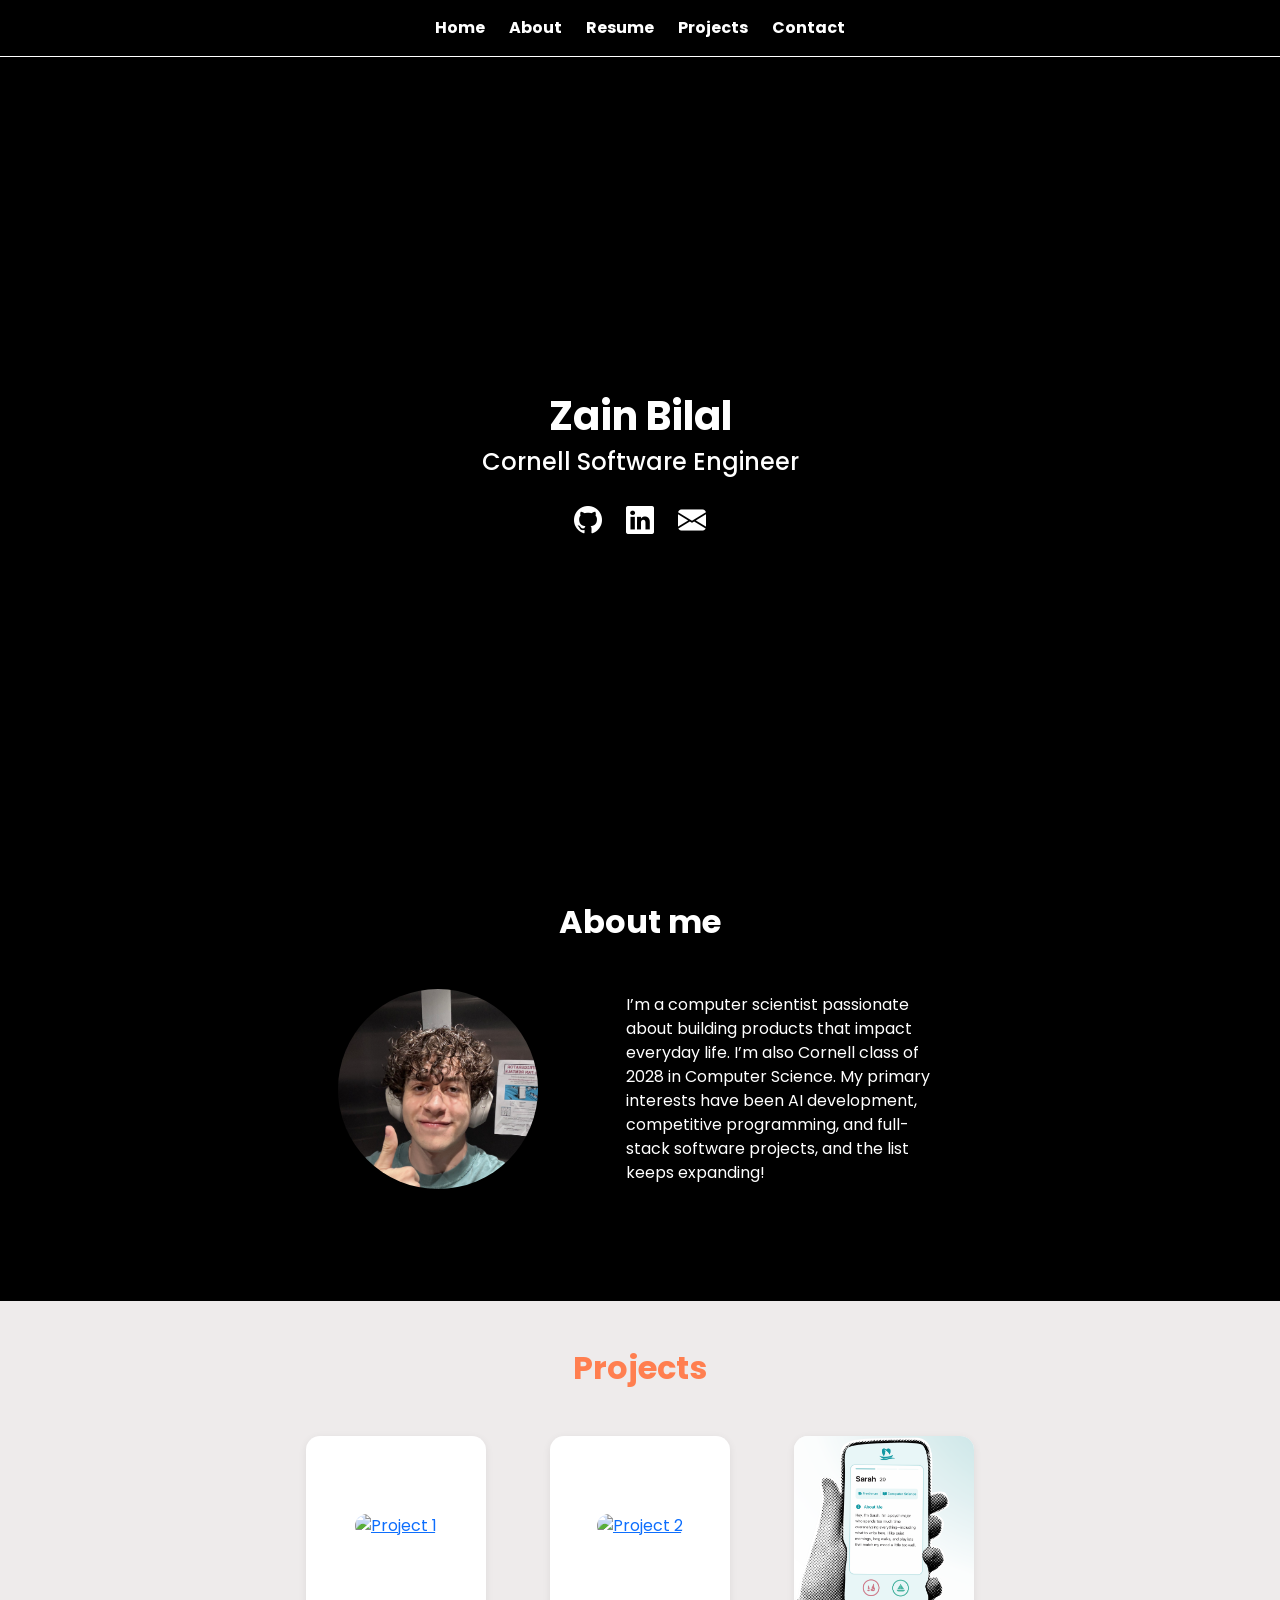
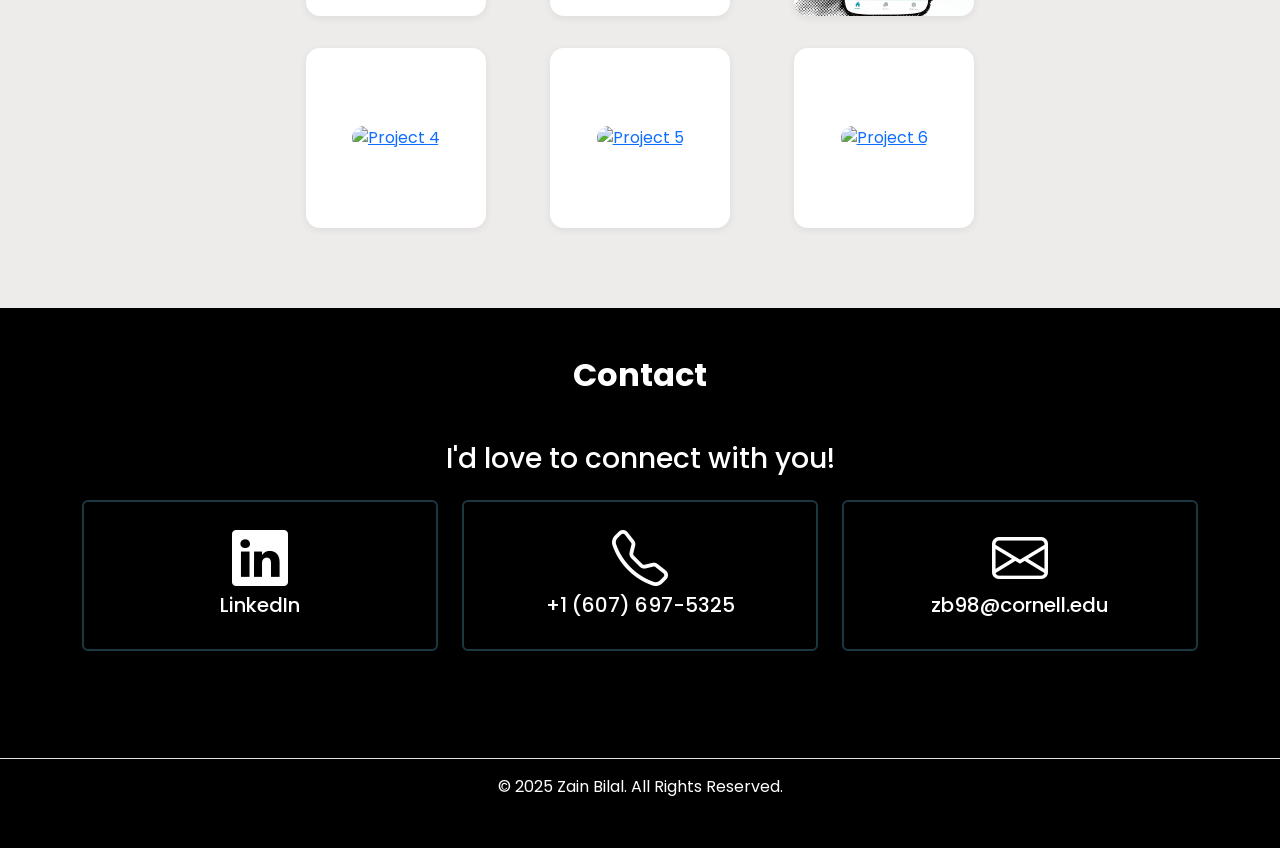
==== index.html @ dbc2ed9d "Implement dynamic navbar hide/show on scroll and enhance styling for about and project sections" ====
<!DOCTYPE html>
<html lang="en">
  <head>
    <meta charset="utf-8" />
    <meta name="viewport" content="width=device-width, initial-scale=1" />
    <title>Bootstrap demo</title>
    <link
      href="https://cdn.jsdelivr.net/npm/bootstrap@5.3.8/dist/css/bootstrap.min.css"
      rel="stylesheet"
      integrity="sha384-sRIl4kxILFvY47J16cr9ZwB07vP4J8+LH7qKQnuqkuIAvNWLzeN8tE5YBujZqJLB"
      crossorigin="anonymous"
    />
    <link rel="stylesheet" href="style.css" />
    <link
      rel="stylesheet"
      href="https://cdn.jsdelivr.net/npm/bootstrap-icons@1.11.3/font/bootstrap-icons.css"
    />
    <link
      href="https://fonts.googleapis.com/css2?family=Poppins:wght@400;600&display=swap"
      rel="stylesheet"
    />
  </head>
  <body style="background-color: #000000">
    <div id="hero" class="pb-5">
      <!-- Navbar -->
      <div
        id="navbar"
        class="container-fluid position-fixed top-0 start-0 w-100 border-bottom border-white"
        style="
          z-index: 1000;
          font-family: 'Poppins', sans-serif;
          font-weight: 600;
          transition: top 0.3s;
        "
      >
        <div class="row justify-content-center align-items-center">
          <div class="col-auto">
            <nav class="d-flex flex-wrap justify-content-center gap-4 py-3">
              <a class="navbar-brand text-white fw-bold" href="#">Home</a>
              <a class="navbar-brand text-white fw-bold" href="#">About</a>
              <a class="navbar-brand text-white fw-bold" href="#">Resume</a>
              <a class="navbar-brand text-white fw-bold" href="#">Projects</a>
              <a class="nav-link text-white fw-bold" href="#">Contact</a>
            </nav>
          </div>
        </div>
      </div>

      <!-- Hero -->
      <div
        class="hero-section text-center d-flex flex-column justify-content-center align-items-center"
        style="height: 95vh; padding-top: 5rem"
      >
        <h1 class="fw-bold">Zain Bilal</h1>
        <h4 class="mb-4">Cornell Software Engineer</h4>
        <div class="d-flex gap-4">
          <a
            href="https://github.com/zainbilalh"
            target="_blank"
            class="text-white fs-3"
          >
            <i class="bi bi-github"></i>
          </a>
          <a
            href="https://linkedin.com/in/zain-h-bilal"
            target="_blank"
            class="text-white fs-3"
          >
            <i class="bi bi-linkedin"></i>
          </a>
          <a href="mailto:zb98@cornell.edu" class="text-white fs-3">
            <i class="bi bi-envelope-fill"></i>
          </a>
        </div>
      </div>

      <div class="container-fluid py-5">
        <div class="container w-50">
          <h2 class="text-center mb-5 fw-bold">About me</h2>
          <div class="about-container">
            <img
              src="my-photo.jpg"
              alt="Zain Bilal"
              class="about-photo me-5 mb-3"
            />
            <p>
              I’m a computer scientist passionate about building products that
              impact everyday life. I’m also Cornell class of 2028 in Computer
              Science. My primary interests have been AI development,
              competitive programming, and full-stack software projects, and the
              list keeps expanding!
            </p>
          </div>
        </div>
      </div>
    </div>
    <!-- Projects Section -->
    <div class="container-fluid py-5" style="background-color: #eeebeb">
      <div class="container text-center">
        <h2 class="text-center mb-5 fw-bold" style="color: #ff7f50">
          Projects
        </h2>

        <div class="project-grid">
          <div
            class="project-card position-relative d-flex flex-column align-items-center"
          >
            <a
              href="https://cornellgympredict.streamlit.app/"
              target="_blank"
              tabindex="0"
            >
              <img src="project1.png" alt="Project 1" class="img-fluid" />
              <div
                class="project-overlay d-flex align-items-center justify-content-center"
              >
                <span>Cornell Gym Occupancy Predictor</span>
              </div>
            </a>
          </div>
          <div
            class="project-card position-relative d-flex flex-column align-items-center"
          >
            <a
              href="https://github.com/asalpeter/Trends-Final-Project"
              target="_blank"
              tabindex="0"
            >
              <img src="project2.png" alt="Project 2" class="img-fluid" />
              <div
                class="project-overlay d-flex align-items-center justify-content-center"
              >
                <span>Online Game + Leaderboards Gist</span>
              </div>
            </a>
          </div>
          <div
            class="project-card position-relative d-flex flex-column align-items-center"
          >
            <a href="https://www.tryharbor.app/" target="_blank" tabindex="0">
              <img src="project3.png" alt="Project 3" class="img-fluid" />
              <div
                class="project-overlay d-flex align-items-center justify-content-center"
              >
                <span>Harbor - Cornell Relationship App</span>
              </div>
            </a>
          </div>
          <div
            class="project-card position-relative d-flex flex-column align-items-center"
          >
            <a href="https://project4-link.com" target="_blank" tabindex="0">
              <img src="project4.jpg" alt="Project 4" class="img-fluid" />
            </a>
          </div>
          <div
            class="project-card position-relative d-flex flex-column align-items-center"
          >
            <a href="https://project5-link.com" target="_blank" tabindex="0">
              <img src="project5.jpg" alt="Project 5" class="img-fluid" />
            </a>
          </div>
          <div
            class="project-card position-relative d-flex flex-column align-items-center"
          >
            <a href="https://project6-link.com" target="_blank" tabindex="0">
              <img src="project6.jpg" alt="Project 6" class="img-fluid" />
            </a>
          </div>
        </div>
      </div>
    </div>

    <!-- Contact Me Section -->
    <section id="contact" class="text-center" style="min-height: 50vh">
      <div class="container py-5">
        <h2 class="fw-bold mb-5">Contact</h2>
        <h3 class="mb-4">I'd love to connect with you!</h3>
        <div class="row justify-content-center">
          <!-- LinkedIn -->
          <div class="col-12 col-md-4 mb-4">
            <div class="contact-card p-4 rounded shadow-sm">
              <a
                href="https://www.linkedin.com/in/zain-h-bilal"
                target="_blank"
                class="text-decoration-none text-white"
              >
                <i class="bi bi-linkedin display-4 mb-3"></i>
                <h5>LinkedIn</h5>
              </a>
            </div>
          </div>

          <!-- Phone -->
          <div class="col-12 col-md-4 mb-4">
            <div class="contact-card p-4 rounded shadow-sm">
              <i class="bi bi-telephone display-4 mb-3"></i>
              <h5>+1 (607) 697-5325</h5>
            </div>
          </div>

          <!-- Email -->
          <div class="col-12 col-md-4 mb-4">
            <div class="contact-card p-4 rounded shadow-sm">
              <a
                href="mailto:zb98@cornell.edu"
                class="text-decoration-none text-white"
              >
                <i class="bi bi-envelope display-4 mb-3"></i>
                <h5>zb98@cornell.edu</h5>
              </a>
            </div>
          </div>
        </div>
      </div>
    </section>

    <footer
      class="bg-black text-white text-center py-3 border-top"
      style="height: 10vh"
    >
      <p class="mb-0">© 2025 Zain Bilal. All Rights Reserved.</p>
    </footer>
  </body>

  <body>
    <script
      src="https://cdn.jsdelivr.net/npm/bootstrap@5.3.8/dist/js/bootstrap.bundle.min.js"
      integrity="sha384-FKyoEForCGlyvwx9Hj09JcYn3nv7wiPVlz7YYwJrWVcXK/BmnVDxM+D2scQbITxI"
      crossorigin="anonymous"
    ></script>
    <script src="script.js"></script>
  </body>
</html>
---- style.css ----
.about-container {
  display: flex;
  align-items: center;
  justify-content: center;
  gap: 40px;
}

.about-photo {
  margin-left: auto;
  margin-right: auto;
}

@media (max-width: 700px) {
  .about-container {
    flex-direction: column !important;
    align-items: center !important;
    gap: 20px;
  }
  .about-photo {
    display: block;
    margin-left: auto !important;
    margin-right: auto !important;
    float: none !important;
    left: 0;
    right: 0;
    position: relative;
  }
  .about-container p {
    text-align: center;
    margin-left: auto;
    margin-right: auto;
    width: 100%;
    max-width: 95vw;
  }
}
/* Always two rows of three project cards */
.project-grid {
  display: grid;
  grid-template-columns: repeat(3, 1fr);
  grid-template-rows: repeat(2, 1fr);
  gap: 2.5rem;
  justify-content: center;
  align-items: center;
  width: 100%;
  max-width: 600px;
  margin: 0 auto 2rem auto;
}
#hero {
  margin: 0;
  background: url("mountains.jpg") no-repeat center center / cover;
  min-height: 100vh;
  color: white;
}
#contact {
  background: #000000;
  color: white;
  height: 5cm;
}

.contact-card {
  transition: transform 0.3s ease;
  border: 2px solid #1b3740;
}

.contact-card:hover {
  transform: translateY(-8px);
}

.about {
  background: white;
  padding: 80px 20px;
  display: flex;
  align-items: center;
  justify-content: center;
  gap: 40px;
}

.about-photo {
  width: 200px;
  height: 200px;
  border-radius: 50%; /* circular */
  object-fit: cover;
  aspect-ratio: 1/1;
  display: block;
  margin: 0;
  float: none;
  shape-outside: none;
  -webkit-shape-outside: none;
}

body {
  font-family: "Poppins", sans-serif;
}

.project-card {
  width: 180px;
  height: 180px;
  position: relative;
  overflow: hidden;
  border-radius: 14px;
  cursor: pointer;
  display: flex;
  flex-direction: column;
  align-items: center;
  justify-content: center;
  background: #fff;
  box-shadow: 0 2px 8px rgba(0, 0, 0, 0.07);
  transition: width 0.2s, height 0.2s;
}

.project-card img {
  width: 100%;
  height: 100%;
  object-fit: fill;
  border-radius: 14px;
  transition: transform 0.3s;
  display: block;
}
/* Responsive grid for project cards */
.project-grid {
  display: grid;
  grid-template-columns: repeat(auto-fit, minmax(160px, 1fr));
  gap: 2rem;
  justify-content: center;
  align-items: center;
  width: 100%;
  max-width: 700px;
  margin: 0 auto 2rem auto;
  place-items: center;
}

@media (max-width: 600px) {
  .project-card {
    width: 95vw;
    max-width: 320px;
    height: 38vw;
    min-height: 120px;
    border-radius: 12px;
    margin-left: auto;
    margin-right: auto;
  }
  .project-card img {
    border-radius: 12px;
  }
  .project-grid {
    grid-template-columns: 1fr;
    gap: 1.2rem;
    max-width: 98vw;
    justify-items: center;
    place-items: center;
  }
}
#navbar {
  position: relative;
}

.project-card:hover img {
  transform: scale(1.05);
}

.project-overlay {
  position: absolute;
  top: 0;
  left: 0;
  width: 100%;
  height: 100%;
  background-color: rgba(0, 0, 0, 0.5); /* 50% transparent */
  color: white;
  display: flex;
  align-items: flex-start; /* top */
  justify-content: center;
  opacity: 0;
  transition: opacity 0.3s;
  padding-top: 0.5rem;
  text-align: center;
}

.project-card:hover .project-overlay {
  opacity: 1;
}

.project-overlay span {
  font-weight: 600;
  font-size: 1.2rem;
}

#prj1 {
  object-fit: cover;
}
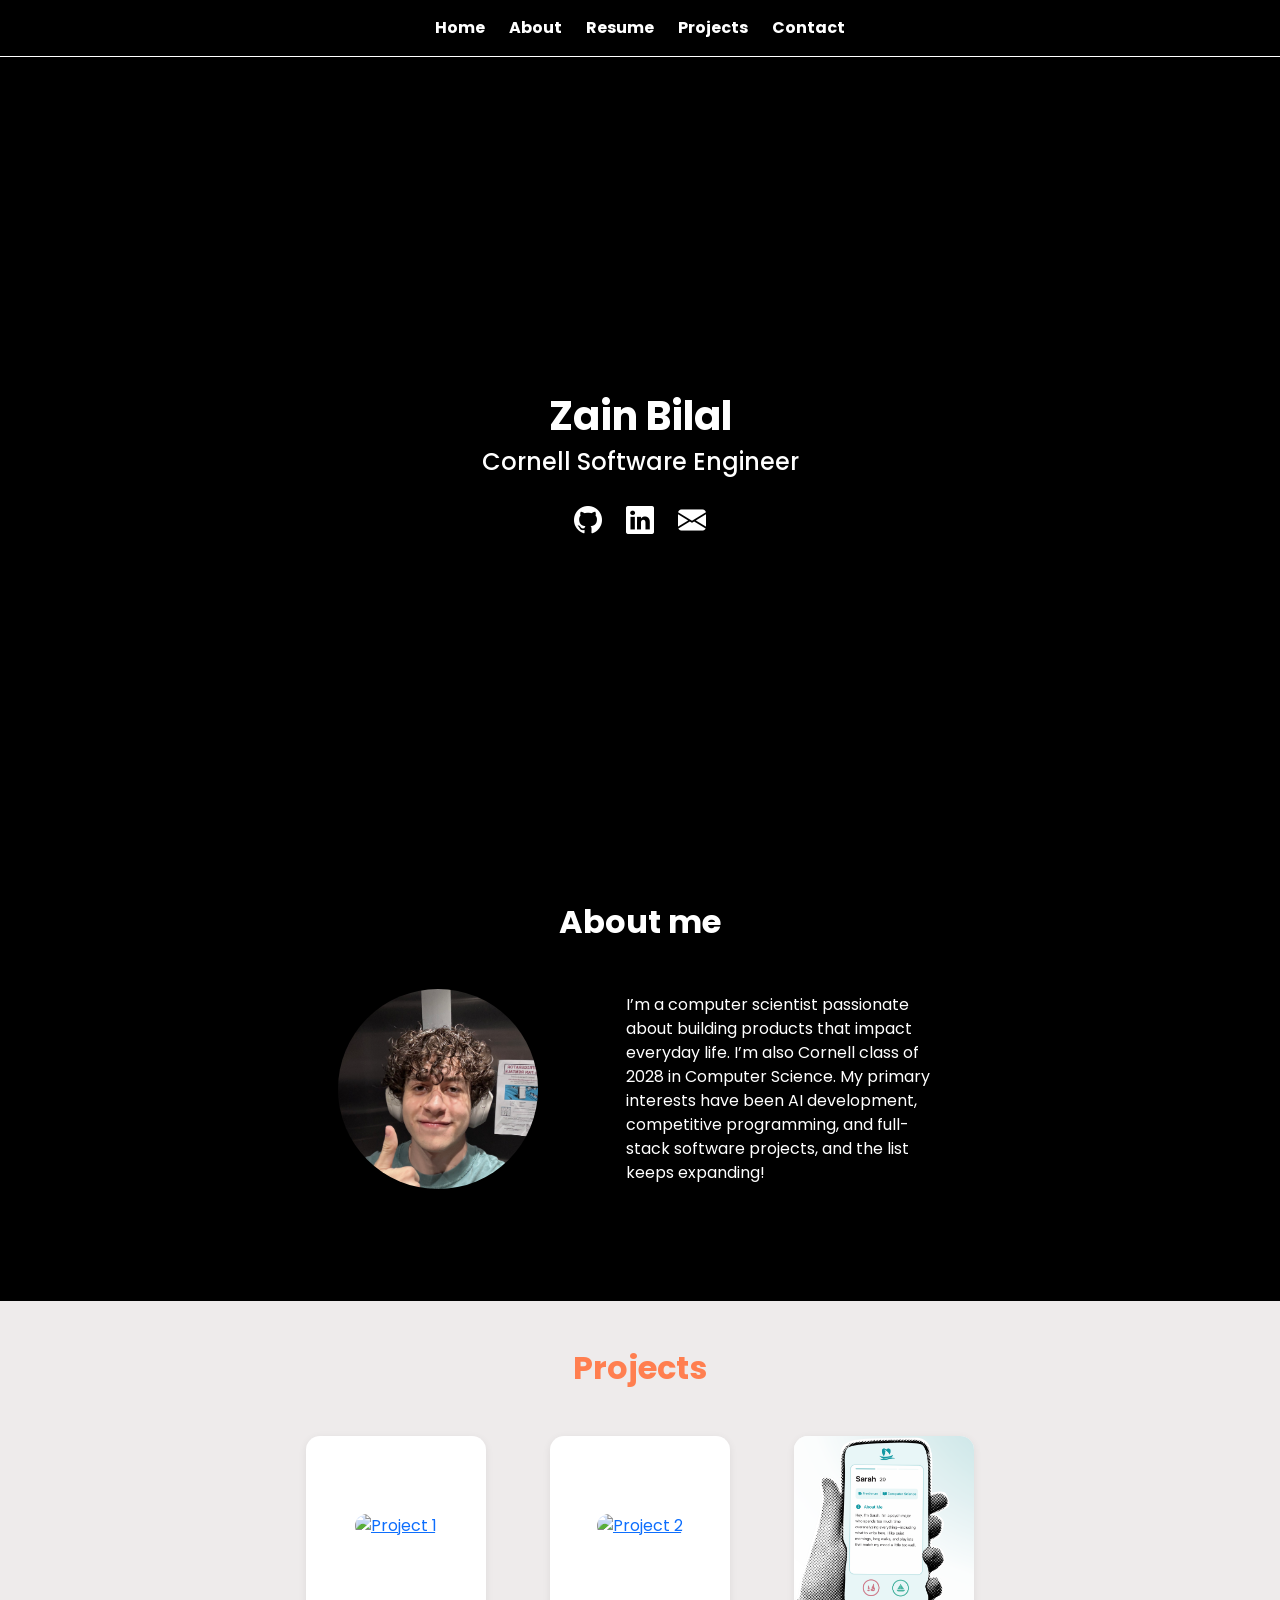
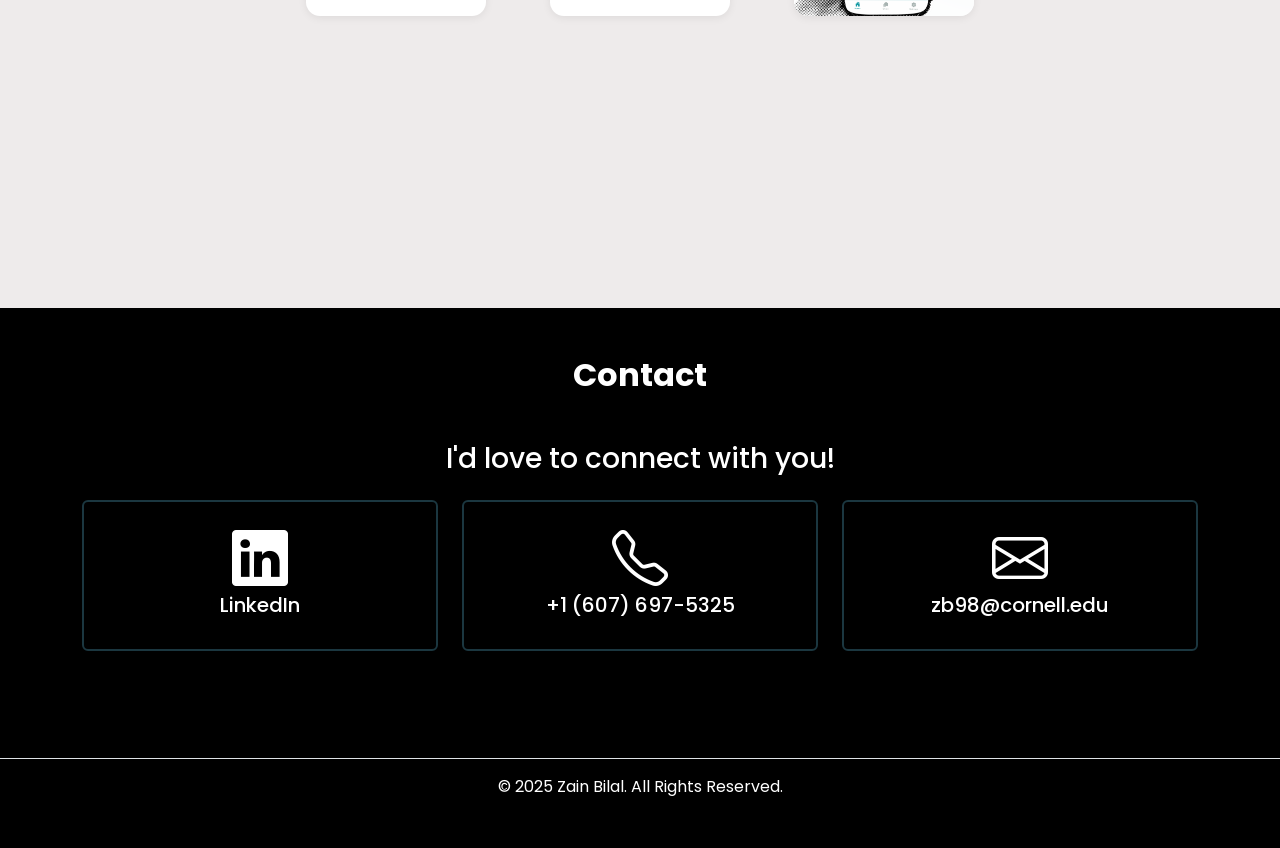
==== commit 19bc4ea9: "Remove unused project cards from the projects section" ====
--- a/index.html
+++ b/index.html
@@ -146,27 +146,6 @@
               </div>
             </a>
           </div>
-          <div
-            class="project-card position-relative d-flex flex-column align-items-center"
-          >
-            <a href="https://project4-link.com" target="_blank" tabindex="0">
-              <img src="project4.jpg" alt="Project 4" class="img-fluid" />
-            </a>
-          </div>
-          <div
-            class="project-card position-relative d-flex flex-column align-items-center"
-          >
-            <a href="https://project5-link.com" target="_blank" tabindex="0">
-              <img src="project5.jpg" alt="Project 5" class="img-fluid" />
-            </a>
-          </div>
-          <div
-            class="project-card position-relative d-flex flex-column align-items-center"
-          >
-            <a href="https://project6-link.com" target="_blank" tabindex="0">
-              <img src="project6.jpg" alt="Project 6" class="img-fluid" />
-            </a>
-          </div>
         </div>
       </div>
     </div>
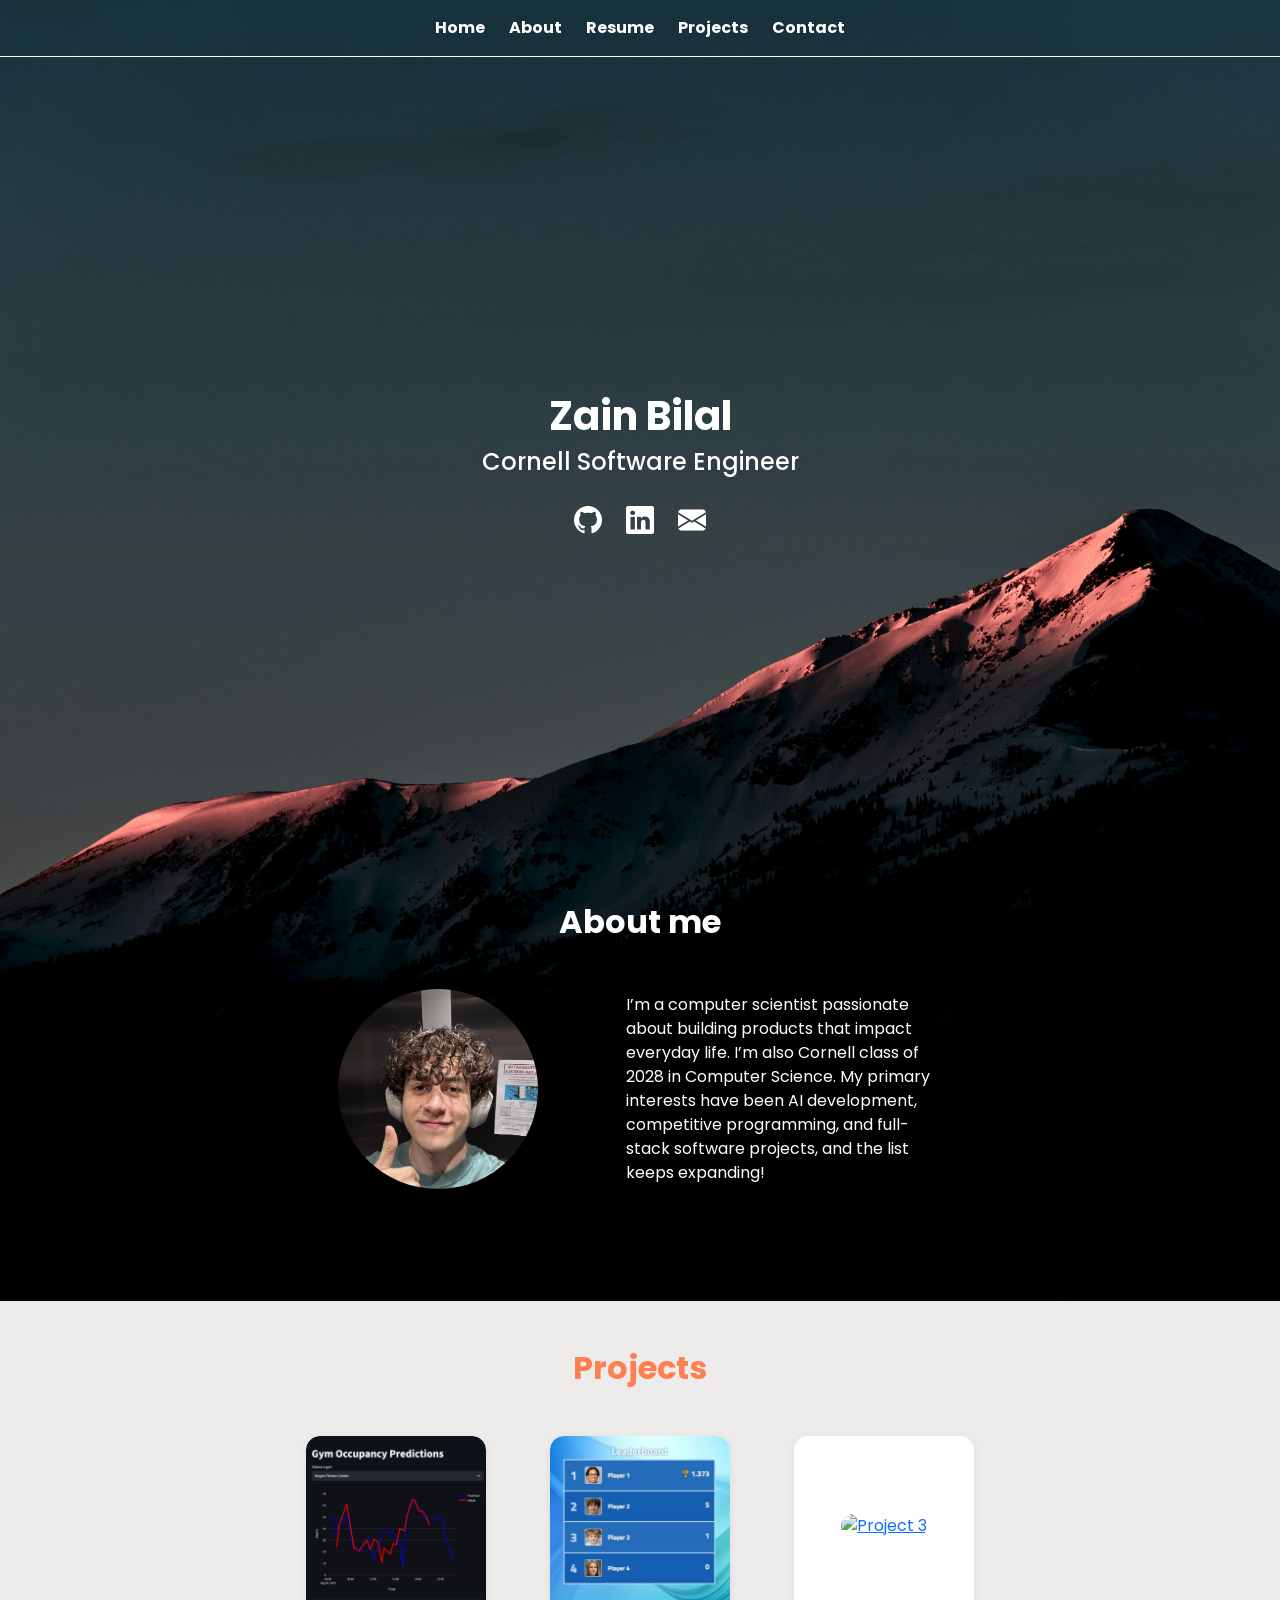
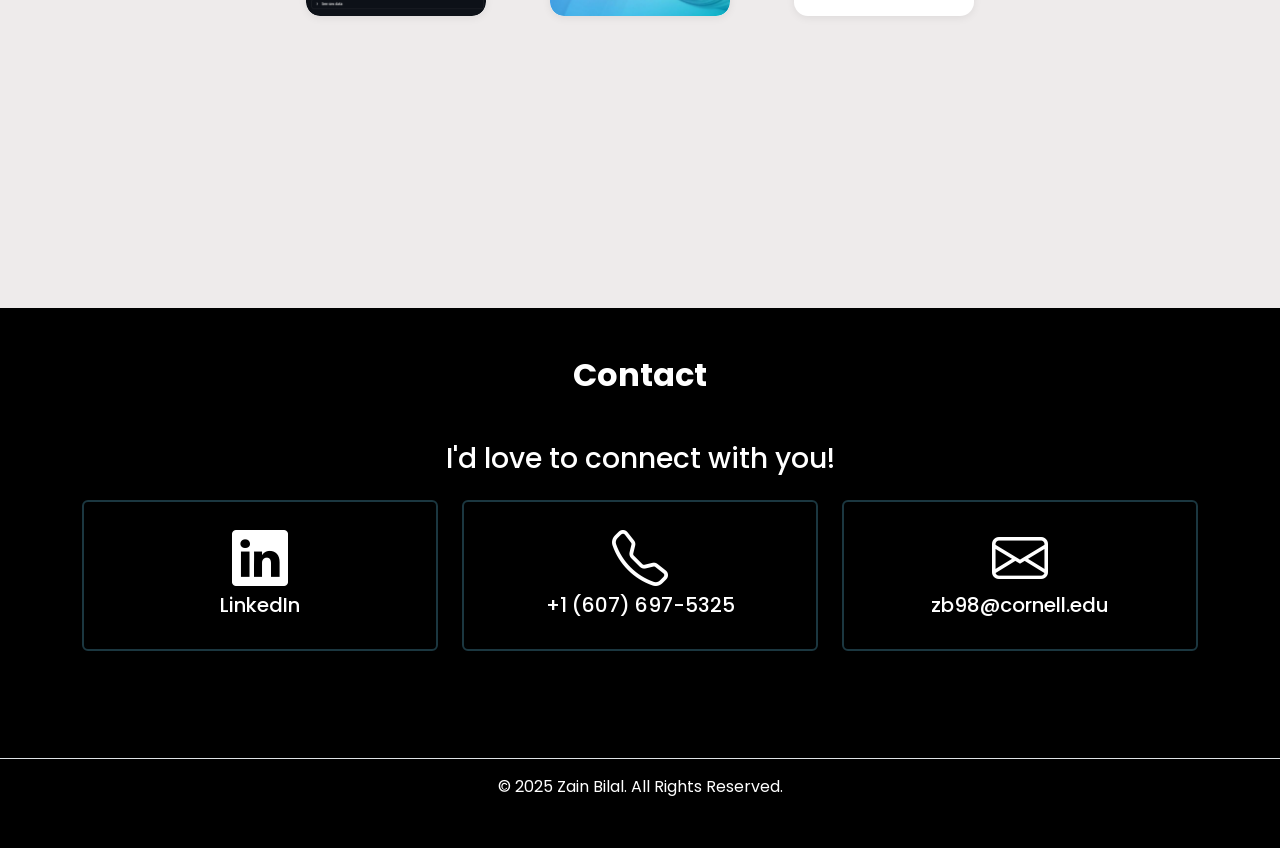
==== commit 4689ecb1: "Fix image filename casing and update hero background image URL" ====
--- a/index.html
+++ b/index.html
@@ -3,7 +3,7 @@
   <head>
     <meta charset="utf-8" />
     <meta name="viewport" content="width=device-width, initial-scale=1" />
-    <title>Bootstrap demo</title>
+    <title>Zain Bilal</title>
     <link
       href="https://cdn.jsdelivr.net/npm/bootstrap@5.3.8/dist/css/bootstrap.min.css"
       rel="stylesheet"
@@ -110,7 +110,7 @@
               target="_blank"
               tabindex="0"
             >
-              <img src="project1.png" alt="Project 1" class="img-fluid" />
+              <img src="Project1.png" alt="Project 1" class="img-fluid" />
               <div
                 class="project-overlay d-flex align-items-center justify-content-center"
               >
@@ -126,7 +126,7 @@
               target="_blank"
               tabindex="0"
             >
-              <img src="project2.png" alt="Project 2" class="img-fluid" />
+              <img src="Project2.png" alt="Project 2" class="img-fluid" />
               <div
                 class="project-overlay d-flex align-items-center justify-content-center"
               >
@@ -138,7 +138,7 @@
             class="project-card position-relative d-flex flex-column align-items-center"
           >
             <a href="https://www.tryharbor.app/" target="_blank" tabindex="0">
-              <img src="project3.png" alt="Project 3" class="img-fluid" />
+              <img src="Project3.png" alt="Project 3" class="img-fluid" />
               <div
                 class="project-overlay d-flex align-items-center justify-content-center"
               >
--- a/style.css
+++ b/style.css
@@ -47,7 +47,7 @@
 }
 #hero {
   margin: 0;
-  background: url("mountains.jpg") no-repeat center center / cover;
+  background: url("Mountains.jpg") no-repeat center center / cover;
   min-height: 100vh;
   color: white;
 }
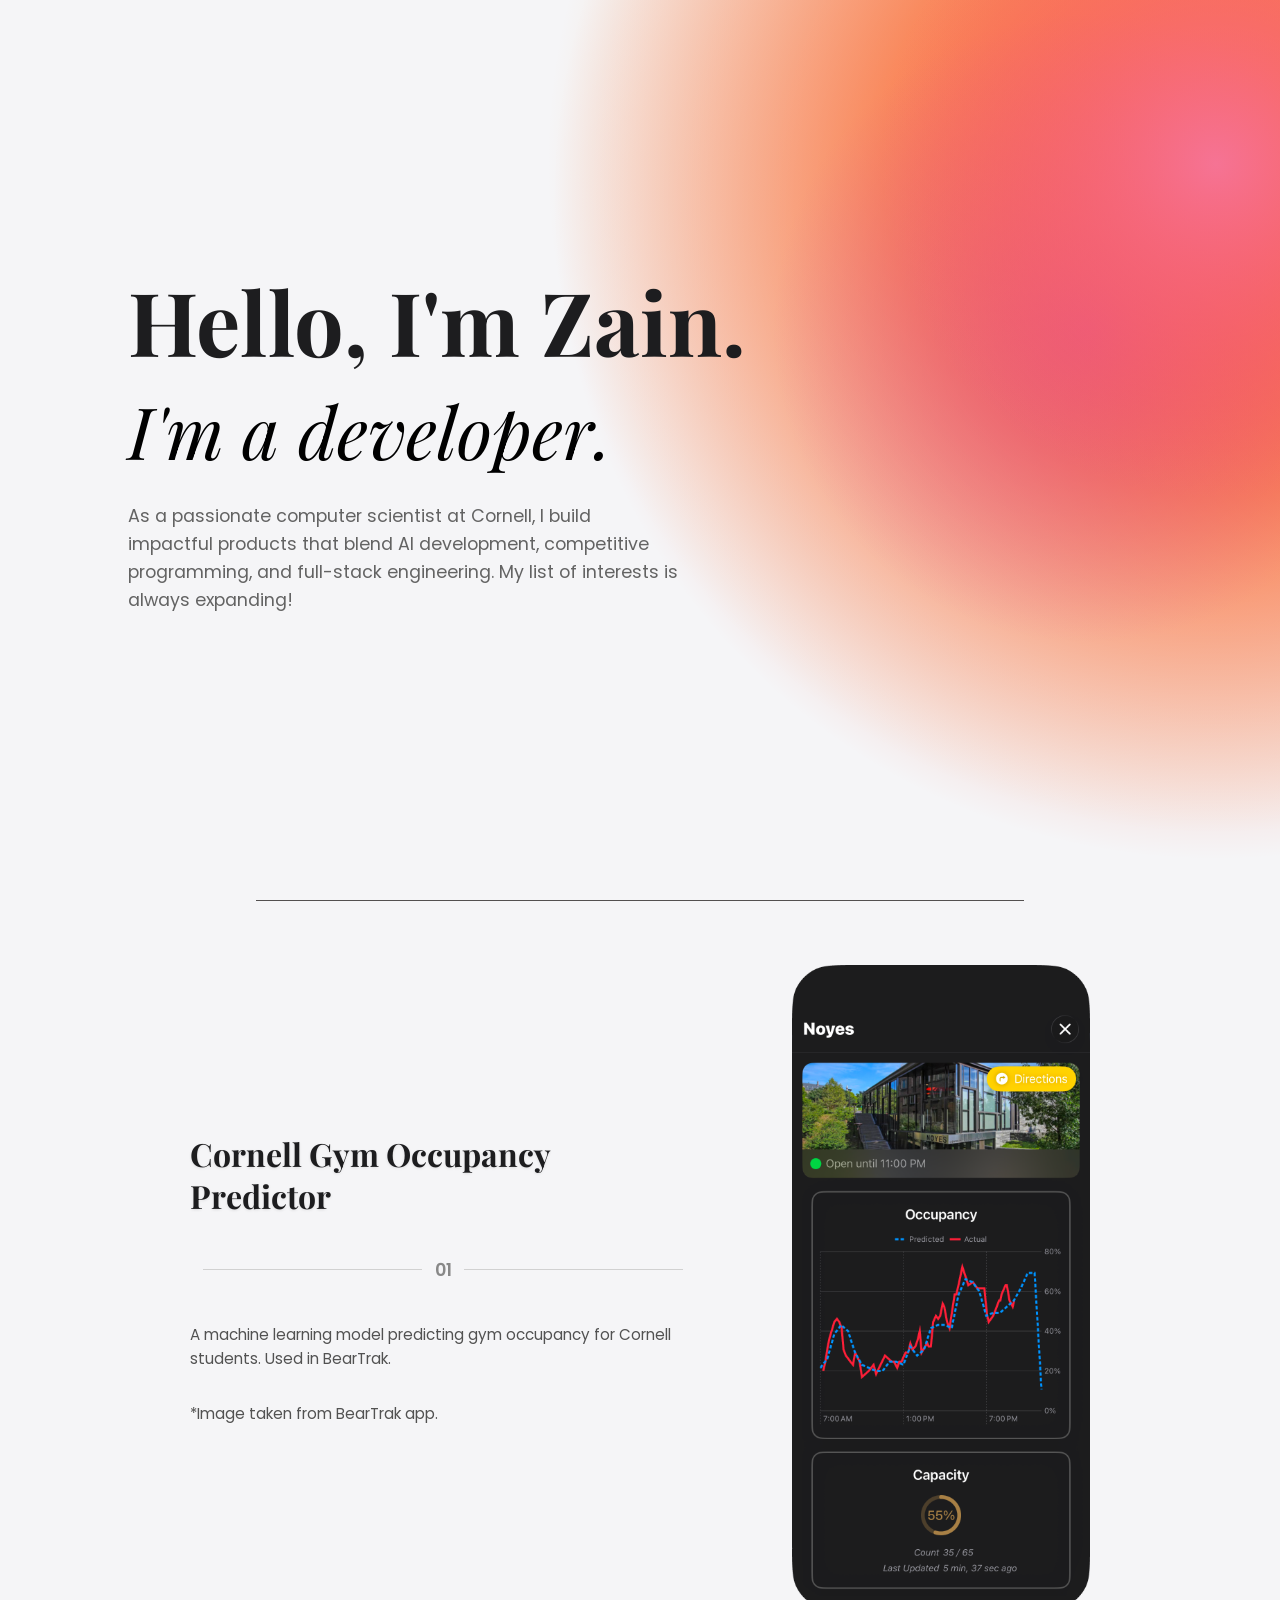
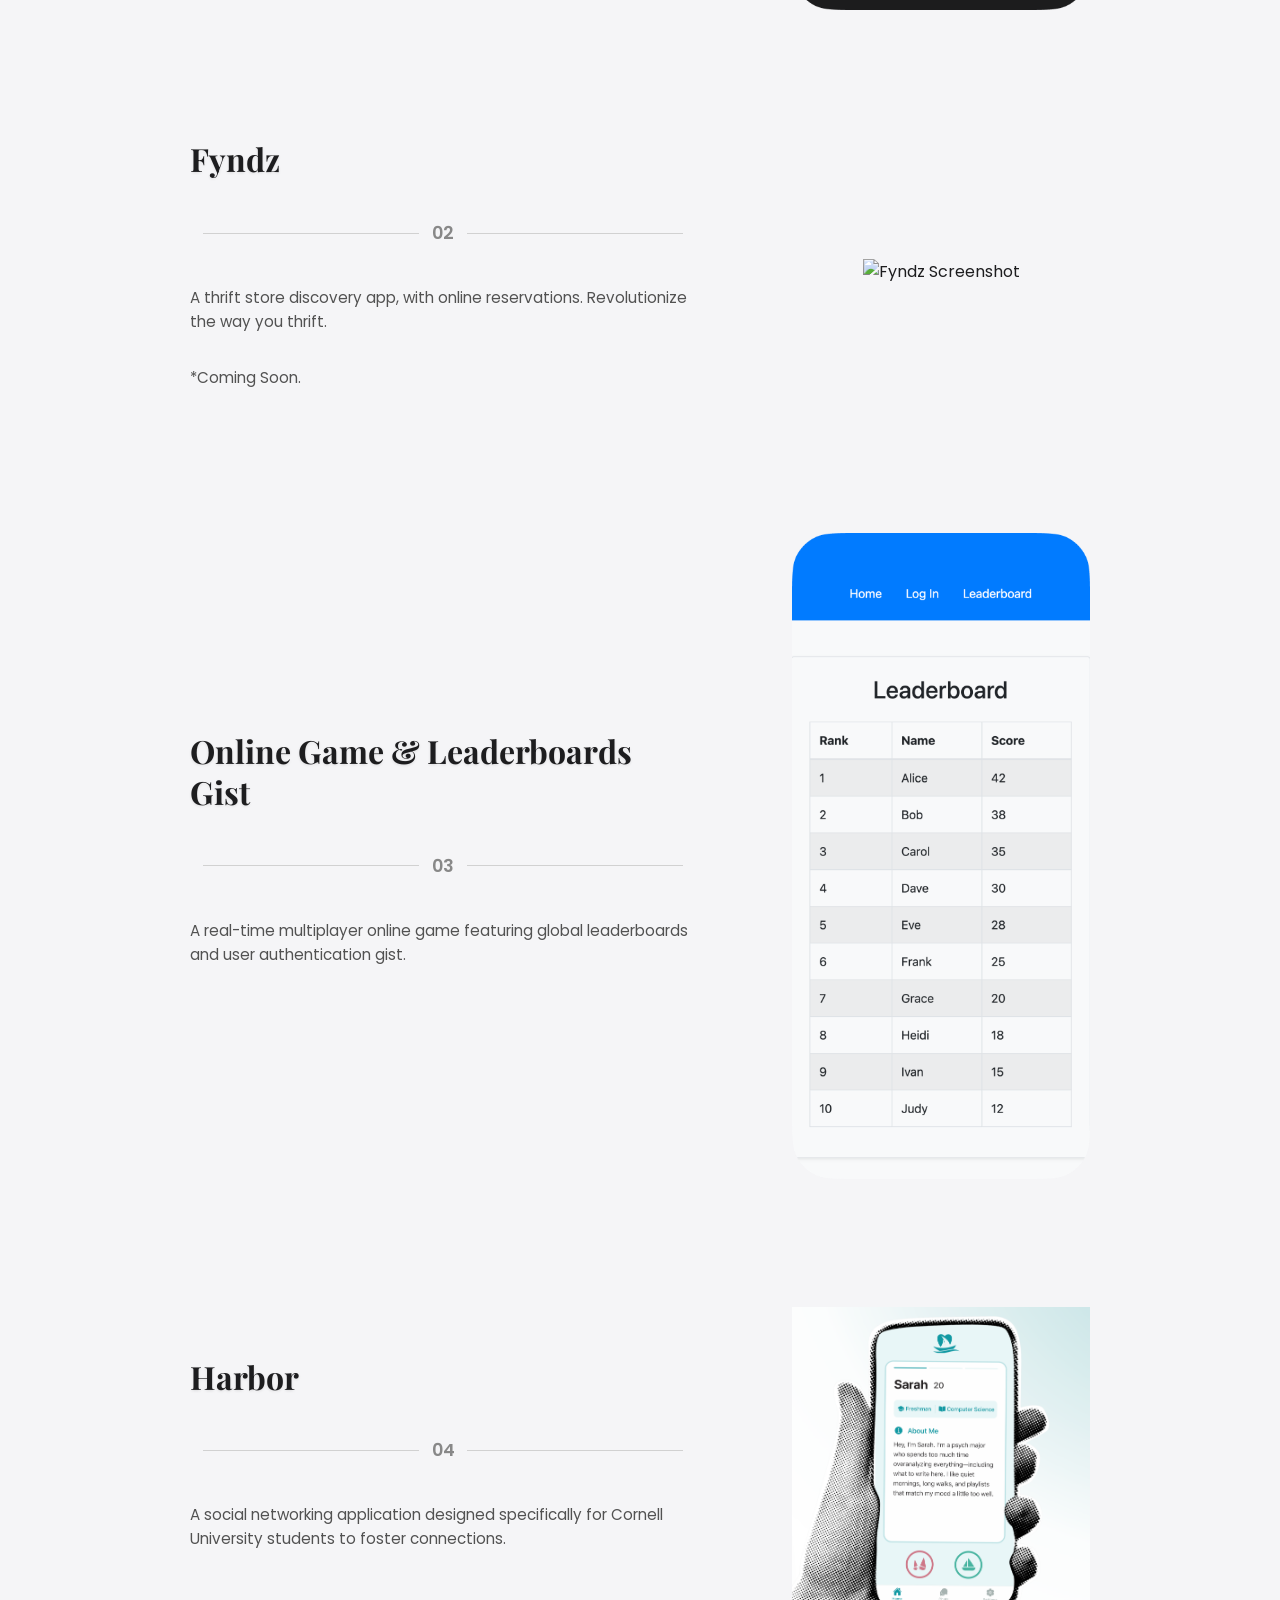
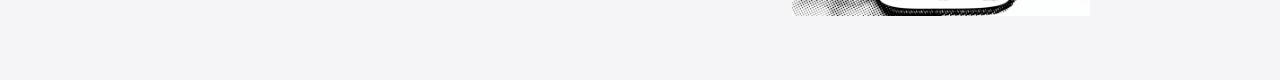
==== commit 7f02139e: "Refactor code structure for improved readability and maintainability" ====
--- a/index.html
+++ b/index.html
@@ -1,213 +1,122 @@
 <!DOCTYPE html>
 <html lang="en">
   <head>
-    <meta charset="utf-8" />
-    <meta name="viewport" content="width=device-width, initial-scale=1" />
-    <title>Zain Bilal</title>
+    <meta charset="UTF-8" />
+    <meta name="viewport" content="width=device-width, initial-scale=1.0" />
+    <title>Zain Bilal | Developer</title>
     <link
-      href="https://cdn.jsdelivr.net/npm/bootstrap@5.3.8/dist/css/bootstrap.min.css"
+      href="https://fonts.googleapis.com/css2?family=Playfair+Display:ital,wght@0,700;1,400&family=Poppins:wght@400;600&display=swap"
       rel="stylesheet"
-      integrity="sha384-sRIl4kxILFvY47J16cr9ZwB07vP4J8+LH7qKQnuqkuIAvNWLzeN8tE5YBujZqJLB"
-      crossorigin="anonymous"
     />
     <link rel="stylesheet" href="style.css" />
-    <link
-      rel="stylesheet"
-      href="https://cdn.jsdelivr.net/npm/bootstrap-icons@1.11.3/font/bootstrap-icons.css"
-    />
-    <link
-      href="https://fonts.googleapis.com/css2?family=Poppins:wght@400;600&display=swap"
-      rel="stylesheet"
-    />
   </head>
-  <body style="background-color: #000000">
-    <div id="hero" class="pb-5">
-      <!-- Navbar -->
-      <div
-        id="navbar"
-        class="container-fluid position-fixed top-0 start-0 w-100 border-bottom border-white"
-        style="
-          z-index: 1000;
-          font-family: 'Poppins', sans-serif;
-          font-weight: 600;
-          transition: top 0.3s;
-        "
-      >
-        <div class="row justify-content-center align-items-center">
-          <div class="col-auto">
-            <nav class="d-flex flex-wrap justify-content-center gap-4 py-3">
-              <a class="navbar-brand text-white fw-bold" href="#">Home</a>
-              <a class="navbar-brand text-white fw-bold" href="#">About</a>
-              <a class="navbar-brand text-white fw-bold" href="#">Resume</a>
-              <a class="navbar-brand text-white fw-bold" href="#">Projects</a>
-              <a class="nav-link text-white fw-bold" href="#">Contact</a>
-            </nav>
+  <body>
+    <div class="hero-section">
+      <div class="intro-content">
+        <h1>Hello, I'm Zain.</h1>
+        <h2>I'm a developer.</h2>
+        <p>
+          As a passionate computer scientist at Cornell, I build impactful
+          products that blend AI development, competitive programming, and
+          full-stack engineering. My list of interests is always expanding!
+        </p>
+      </div>
+    </div>
+
+    <hr class="section-divider" />
+
+    <section class="projects-section">
+      <div class="project-grid">
+        <div class="project-item">
+          <div class="project-content-left">
+            <h3>Cornell Gym Occupancy Predictor</h3>
+            <div class="project-meta">
+              <hr class="meta-line-left" />
+              <span class="project-number">01</span>
+              <hr class="meta-line-right" />
+            </div>
+            <p>
+              A machine learning model predicting gym occupancy for Cornell
+              students. Used in BearTrak.
+            </p>
+            <p>*Image taken from BearTrak app.</p>
+          </div>
+          <a
+            href="https://github.com/zainbilalh/cornell-gym-predictions/"
+            target="_blank"
+            class="project-content-right phone-mockup"
+          >
+            <img
+              src="Project1.png"
+              alt="Cornell Gym Occupancy Predictor Screenshot"
+            />
+          </a>
+        </div>
+
+        <div class="project-item">
+          <div class="project-content-left">
+            <h3>Fyndz</h3>
+            <div class="project-meta">
+              <hr class="meta-line-left" />
+              <span class="project-number">02</span>
+              <hr class="meta-line-right" />
+            </div>
+            <p>
+              A thrift store discovery app, with online reservations.
+              Revolutionize the way you thrift.
+            </p>
+            <p>*Coming Soon.</p>
+          </div>
+          <!-- ✨ UPDATED: This is now a div with a new container class and overlay -->
+          <div class="project-content-right phone-mockup coming-soon-container">
+            <img src="Project4.png" alt="Fyndz Screenshot" />
           </div>
         </div>
-      </div>
 
-      <!-- Hero -->
-      <div
-        class="hero-section text-center d-flex flex-column justify-content-center align-items-center"
-        style="height: 95vh; padding-top: 5rem"
-      >
-        <h1 class="fw-bold">Zain Bilal</h1>
-        <h4 class="mb-4">Cornell Software Engineer</h4>
-        <div class="d-flex gap-4">
+        <div class="project-item">
+          <div class="project-content-left">
+            <h3>Online Game & Leaderboards Gist</h3>
+            <div class="project-meta">
+              <hr class="meta-line-left" />
+              <span class="project-number">03</span>
+              <hr class="meta-line-right" />
+            </div>
+            <p>
+              A real-time multiplayer online game featuring global leaderboards
+              and user authentication gist.
+            </p>
+          </div>
           <a
-            href="https://github.com/zainbilalh"
+            href="https://github.com/asalpeter/Trends-Final-Project"
             target="_blank"
-            class="text-white fs-3"
+            class="project-content-right"
           >
-            <i class="bi bi-github"></i>
+            <img src="Project2.png" alt="Online Game Screenshot" />
           </a>
+        </div>
+
+        <div class="project-item">
+          <div class="project-content-left">
+            <h3>Harbor</h3>
+            <div class="project-meta">
+              <hr class="meta-line-left" />
+              <span class="project-number">04</span>
+              <hr class="meta-line-right" />
+            </div>
+            <p>
+              A social networking application designed specifically for Cornell
+              University students to foster connections.
+            </p>
+          </div>
           <a
-            href="https://linkedin.com/in/zain-h-bilal"
+            href="https://www.tryharbor.app/"
             target="_blank"
-            class="text-white fs-3"
+            class="project-content-right"
           >
-            <i class="bi bi-linkedin"></i>
-          </a>
-          <a href="mailto:zb98@cornell.edu" class="text-white fs-3">
-            <i class="bi bi-envelope-fill"></i>
+            <img src="Project3.png" alt="Harbor App Screenshot" />
           </a>
         </div>
       </div>
-
-      <div class="container-fluid py-5">
-        <div class="container w-50">
-          <h2 class="text-center mb-5 fw-bold">About me</h2>
-          <div class="about-container">
-            <img
-              src="my-photo.jpg"
-              alt="Zain Bilal"
-              class="about-photo me-5 mb-3"
-            />
-            <p>
-              I’m a computer scientist passionate about building products that
-              impact everyday life. I’m also Cornell class of 2028 in Computer
-              Science. My primary interests have been AI development,
-              competitive programming, and full-stack software projects, and the
-              list keeps expanding!
-            </p>
-          </div>
-        </div>
-      </div>
-    </div>
-    <!-- Projects Section -->
-    <div class="container-fluid py-5" style="background-color: #eeebeb">
-      <div class="container text-center">
-        <h2 class="text-center mb-5 fw-bold" style="color: #ff7f50">
-          Projects
-        </h2>
-
-        <div class="project-grid">
-          <div
-            class="project-card position-relative d-flex flex-column align-items-center"
-          >
-            <a
-              href="https://cornellgympredict.streamlit.app/"
-              target="_blank"
-              tabindex="0"
-            >
-              <img src="Project1.png" alt="Project 1" class="img-fluid" />
-              <div
-                class="project-overlay d-flex align-items-center justify-content-center"
-              >
-                <span>Cornell Gym Occupancy Predictor</span>
-              </div>
-            </a>
-          </div>
-          <div
-            class="project-card position-relative d-flex flex-column align-items-center"
-          >
-            <a
-              href="https://github.com/asalpeter/Trends-Final-Project"
-              target="_blank"
-              tabindex="0"
-            >
-              <img src="Project2.png" alt="Project 2" class="img-fluid" />
-              <div
-                class="project-overlay d-flex align-items-center justify-content-center"
-              >
-                <span>Online Game + Leaderboards Gist</span>
-              </div>
-            </a>
-          </div>
-          <div
-            class="project-card position-relative d-flex flex-column align-items-center"
-          >
-            <a href="https://www.tryharbor.app/" target="_blank" tabindex="0">
-              <img src="Project3.png" alt="Project 3" class="img-fluid" />
-              <div
-                class="project-overlay d-flex align-items-center justify-content-center"
-              >
-                <span>Harbor - Cornell Relationship App</span>
-              </div>
-            </a>
-          </div>
-        </div>
-      </div>
-    </div>
-
-    <!-- Contact Me Section -->
-    <section id="contact" class="text-center" style="min-height: 50vh">
-      <div class="container py-5">
-        <h2 class="fw-bold mb-5">Contact</h2>
-        <h3 class="mb-4">I'd love to connect with you!</h3>
-        <div class="row justify-content-center">
-          <!-- LinkedIn -->
-          <div class="col-12 col-md-4 mb-4">
-            <div class="contact-card p-4 rounded shadow-sm">
-              <a
-                href="https://www.linkedin.com/in/zain-h-bilal"
-                target="_blank"
-                class="text-decoration-none text-white"
-              >
-                <i class="bi bi-linkedin display-4 mb-3"></i>
-                <h5>LinkedIn</h5>
-              </a>
-            </div>
-          </div>
-
-          <!-- Phone -->
-          <div class="col-12 col-md-4 mb-4">
-            <div class="contact-card p-4 rounded shadow-sm">
-              <i class="bi bi-telephone display-4 mb-3"></i>
-              <h5>+1 (607) 697-5325</h5>
-            </div>
-          </div>
-
-          <!-- Email -->
-          <div class="col-12 col-md-4 mb-4">
-            <div class="contact-card p-4 rounded shadow-sm">
-              <a
-                href="mailto:zb98@cornell.edu"
-                class="text-decoration-none text-white"
-              >
-                <i class="bi bi-envelope display-4 mb-3"></i>
-                <h5>zb98@cornell.edu</h5>
-              </a>
-            </div>
-          </div>
-        </div>
-      </div>
     </section>
-
-    <footer
-      class="bg-black text-white text-center py-3 border-top"
-      style="height: 10vh"
-    >
-      <p class="mb-0">© 2025 Zain Bilal. All Rights Reserved.</p>
-    </footer>
-  </body>
-
-  <body>
-    <script
-      src="https://cdn.jsdelivr.net/npm/bootstrap@5.3.8/dist/js/bootstrap.bundle.min.js"
-      integrity="sha384-FKyoEForCGlyvwx9Hj09JcYn3nv7wiPVlz7YYwJrWVcXK/BmnVDxM+D2scQbITxI"
-      crossorigin="anonymous"
-    ></script>
-    <script src="script.js"></script>
   </body>
 </html>
--- a/style.css
+++ b/style.css
@@ -1,189 +1,216 @@
-.about-container {
+html {
+  background-color: #f5f5f7; /* A clean, light base color */
+  background-image: 
+    /* Large, soft pink glow */ radial-gradient(
+      circle at 95% 5%,
+      hsla(339, 86%, 72%, 0.878) 0%,
+      transparent 10%
+    ),
+    /* Smaller, brighter coral highlight */
+      radial-gradient(
+        circle at 95% 6%,
+        hsla(10, 100%, 50%, 0.823) 0%,
+        transparent 20%
+      ),
+    /* Large, soft pink glow */
+      radial-gradient(
+        circle at 85% 10%,
+        hsla(280, 86%, 72%, 0.878) 0%,
+        transparent 10%
+      ),
+    /* Soft, warm white highlight */
+      radial-gradient(
+        circle at 95% 5%,
+        hsla(30, 93%, 52%, 0.8) 0%,
+        transparent 20%
+      );
+  background-repeat: no-repeat;
+}
+
+/* General Body and Font Styling */
+body {
+  margin: 0;
+  font-family: "Poppins", sans-serif;
+  color: #1d1d1f; /* A dark gray for better readability on a light background */
+}
+
+/* Custom text highlight color */
+::selection {
+  background-color: #1d1d1f; /* Black background */
+  color: #ffffff; /* White text */
+}
+
+/* Hero Section (Takes up the full screen) */
+.hero-section {
+  display: flex;
+  align-items: center;
+  justify-content: flex-start; /* Aligns content to the left */
+  min-height: 100vh;
+  padding: 0 10%; /* Adds horizontal padding */
+  box-sizing: border-box;
+}
+
+.intro-content h1 {
+  font-family: "Playfair Display", serif;
+  font-size: 5.5rem;
+  font-weight: 700;
+  margin: 0;
+  line-height: 1.2;
+  color: #1d1d1f;
+}
+
+.intro-content h2 {
+  font-family: "Playfair Display", serif;
+  font-size: 4.5rem;
+  font-weight: 400;
+  font-style: italic;
+  margin: 0.5rem 0 1.5rem 0;
+  color: #000000;
+}
+
+.intro-content p {
+  font-size: 1.1rem;
+  font-weight: 400;
+  max-width: 550px;
+  line-height: 1.6;
+  color: #636363;
+}
+
+/* Horizontal line divider */
+.section-divider {
+  width: 60%;
+  margin: 0 auto;
+  border: 0;
+  border-top: 1px solid #535050;
+}
+
+/* Projects Section */
+.projects-section {
+  padding: 4rem 10%;
+  background: transparent;
+}
+
+.project-grid {
+  display: grid;
+  grid-template-columns: 1fr;
+  gap: 8rem; /* Increased gap between projects */
+  max-width: 900px;
+  margin: 0 auto;
+}
+
+/* ✨ Project Item Styling - No card, just content */
+.project-item {
+  display: flex;
+  align-items: center; /* Vertically align text and image */
+}
+
+.project-content-left {
+  flex: 1.7;
+  padding-right: 6rem;
+  display: flex;
+  flex-direction: column;
+}
+
+.project-content-left h3 {
+  font-family: "Playfair Display", serif;
+  font-size: 2rem;
+  font-weight: 700;
+  margin: 0 0 1rem 0;
+  line-height: 1.3;
+  text-shadow: 0 1px 3px rgba(0, 0, 0, 0.1); /* Subtle shadow for readability */
+}
+
+.project-content-left p {
+  font-size: 0.95rem;
+  line-height: 1.6;
+  color: #525252;
+  margin-top: 1rem;
+  text-shadow: 0 1px 2px rgba(255, 255, 255, 0.5); /* Subtle shadow for readability */
+}
+
+.project-meta {
+  display: flex;
+  align-items: center;
+  margin: 1.5rem 0;
+}
+
+.meta-line-left,
+.meta-line-right {
+  flex: 1;
+  border: none;
+  border-top: 1px solid #d1d1d1;
+  margin: 0 0.8rem;
+}
+
+.project-number {
+  font-size: 1.1rem;
+  font-weight: 600;
+  color: #888;
+  flex-shrink: 0;
+}
+
+.project-content-right {
+  flex: 1;
   display: flex;
   align-items: center;
   justify-content: center;
-  gap: 40px;
-}
-
-.about-photo {
-  margin-left: auto;
-  margin-right: auto;
-}
-
-@media (max-width: 700px) {
-  .about-container {
-    flex-direction: column !important;
-    align-items: center !important;
-    gap: 20px;
-  }
-  .about-photo {
-    display: block;
-    margin-left: auto !important;
-    margin-right: auto !important;
-    float: none !important;
-    left: 0;
-    right: 0;
-    position: relative;
-  }
-  .about-container p {
+}
+
+.project-content-right img {
+  max-width: 100%;
+  height: auto;
+  display: block;
+  transition: transform 0.3s ease, box-shadow 0.3s ease;
+  outline: none; /* ✨ REMOVES THE BLUE OUTLINE ON CLICK */
+}
+
+.project-content-right:hover img {
+  transform: translateY(-8px) scale(1.03); /* Hover effect for the image */
+}
+
+/* Responsive Design for smaller screens */
+@media (max-width: 768px) {
+  .hero-section {
+    justify-content: center;
     text-align: center;
+    min-height: 80vh;
+  }
+
+  .intro-content h1 {
+    font-size: 4rem;
+  }
+
+  .intro-content h2 {
+    font-size: 2.5rem;
+  }
+
+  .intro-content p {
     margin-left: auto;
     margin-right: auto;
+  }
+
+  .projects-section {
+    padding: 4rem 5%;
+  }
+
+  .project-item {
+    flex-direction: column; /* Stack content vertically */
+    gap: 2rem; /* Add space between text and image */
+  }
+
+  .project-content-left {
+    padding-right: 0;
+    text-align: center; /* Center text on mobile */
+  }
+
+  .project-content-right {
     width: 100%;
-    max-width: 95vw;
-  }
-}
-/* Always two rows of three project cards */
-.project-grid {
-  display: grid;
-  grid-template-columns: repeat(3, 1fr);
-  grid-template-rows: repeat(2, 1fr);
-  gap: 2.5rem;
-  justify-content: center;
-  align-items: center;
-  width: 100%;
-  max-width: 600px;
-  margin: 0 auto 2rem auto;
-}
-#hero {
-  margin: 0;
-  background: url("Mountains.jpg") no-repeat center center / cover;
-  min-height: 100vh;
-  color: white;
-}
-#contact {
-  background: #000000;
-  color: white;
-  height: 5cm;
-}
-
-.contact-card {
-  transition: transform 0.3s ease;
-  border: 2px solid #1b3740;
-}
-
-.contact-card:hover {
-  transform: translateY(-8px);
-}
-
-.about {
-  background: white;
-  padding: 80px 20px;
-  display: flex;
-  align-items: center;
-  justify-content: center;
-  gap: 40px;
-}
-
-.about-photo {
-  width: 200px;
-  height: 200px;
-  border-radius: 50%; /* circular */
-  object-fit: cover;
-  aspect-ratio: 1/1;
-  display: block;
-  margin: 0;
-  float: none;
-  shape-outside: none;
-  -webkit-shape-outside: none;
-}
-
-body {
-  font-family: "Poppins", sans-serif;
-}
-
-.project-card {
-  width: 180px;
-  height: 180px;
-  position: relative;
-  overflow: hidden;
-  border-radius: 14px;
-  cursor: pointer;
-  display: flex;
-  flex-direction: column;
-  align-items: center;
-  justify-content: center;
-  background: #fff;
-  box-shadow: 0 2px 8px rgba(0, 0, 0, 0.07);
-  transition: width 0.2s, height 0.2s;
-}
-
-.project-card img {
-  width: 100%;
-  height: 100%;
-  object-fit: fill;
-  border-radius: 14px;
-  transition: transform 0.3s;
-  display: block;
-}
-/* Responsive grid for project cards */
-.project-grid {
-  display: grid;
-  grid-template-columns: repeat(auto-fit, minmax(160px, 1fr));
-  gap: 2rem;
-  justify-content: center;
-  align-items: center;
-  width: 100%;
-  max-width: 700px;
-  margin: 0 auto 2rem auto;
-  place-items: center;
-}
-
-@media (max-width: 600px) {
-  .project-card {
-    width: 95vw;
-    max-width: 320px;
-    height: 38vw;
-    min-height: 120px;
-    border-radius: 12px;
-    margin-left: auto;
-    margin-right: auto;
-  }
-  .project-card img {
-    border-radius: 12px;
-  }
-  .project-grid {
-    grid-template-columns: 1fr;
-    gap: 1.2rem;
-    max-width: 98vw;
-    justify-items: center;
-    place-items: center;
-  }
-}
-#navbar {
-  position: relative;
-}
-
-.project-card:hover img {
-  transform: scale(1.05);
-}
-
-.project-overlay {
-  position: absolute;
-  top: 0;
-  left: 0;
-  width: 100%;
-  height: 100%;
-  background-color: rgba(0, 0, 0, 0.5); /* 50% transparent */
-  color: white;
-  display: flex;
-  align-items: flex-start; /* top */
-  justify-content: center;
-  opacity: 0;
-  transition: opacity 0.3s;
-  padding-top: 0.5rem;
-  text-align: center;
-}
-
-.project-card:hover .project-overlay {
-  opacity: 1;
-}
-
-.project-overlay span {
-  font-weight: 600;
-  font-size: 1.2rem;
-}
-
-#prj1 {
-  object-fit: cover;
-}
+    max-width: 300px; /* Caps the image size to prevent it from being too large */
+    margin: 0 auto; /* Centers the image container */
+  }
+
+  /* ✨ FIX 2: Forces the container to have a smartphone aspect ratio */
+  .coming-soon-container {
+    aspect-ratio: 9 / 19.5;
+  }
+}
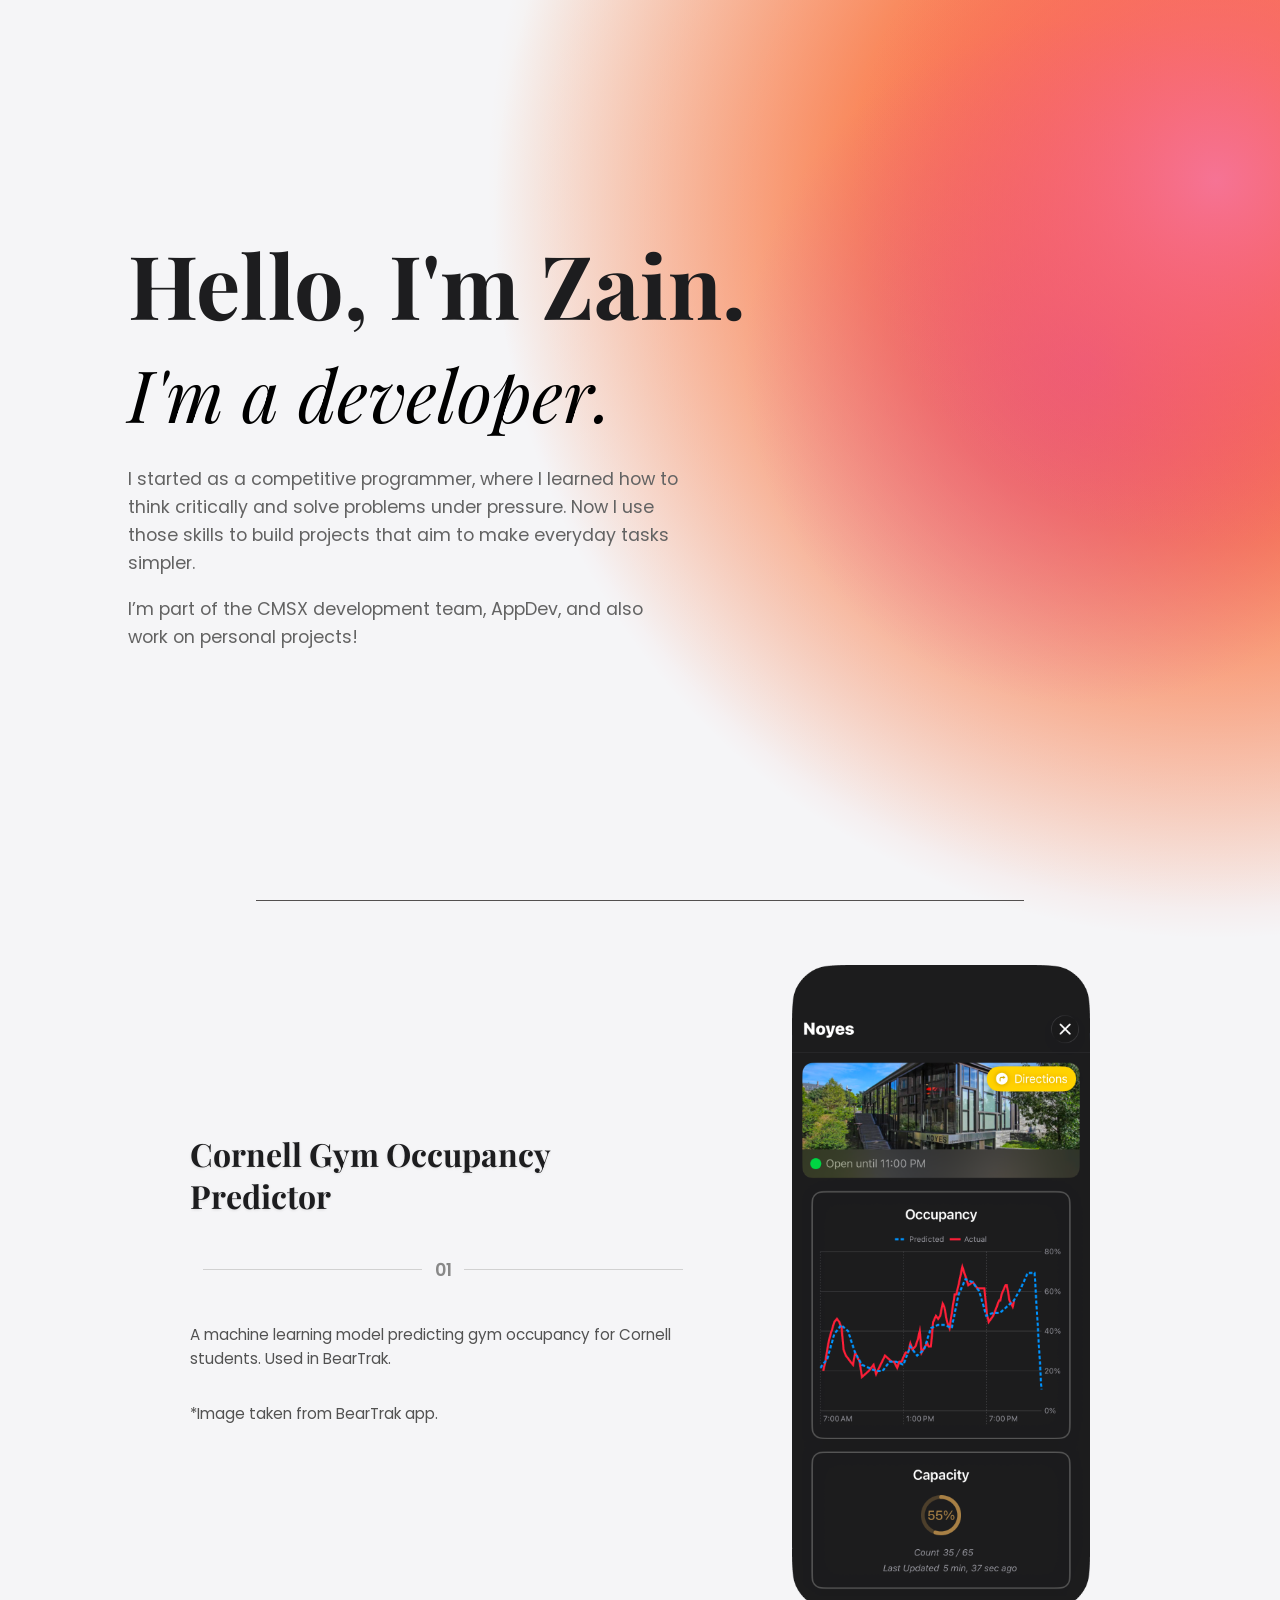
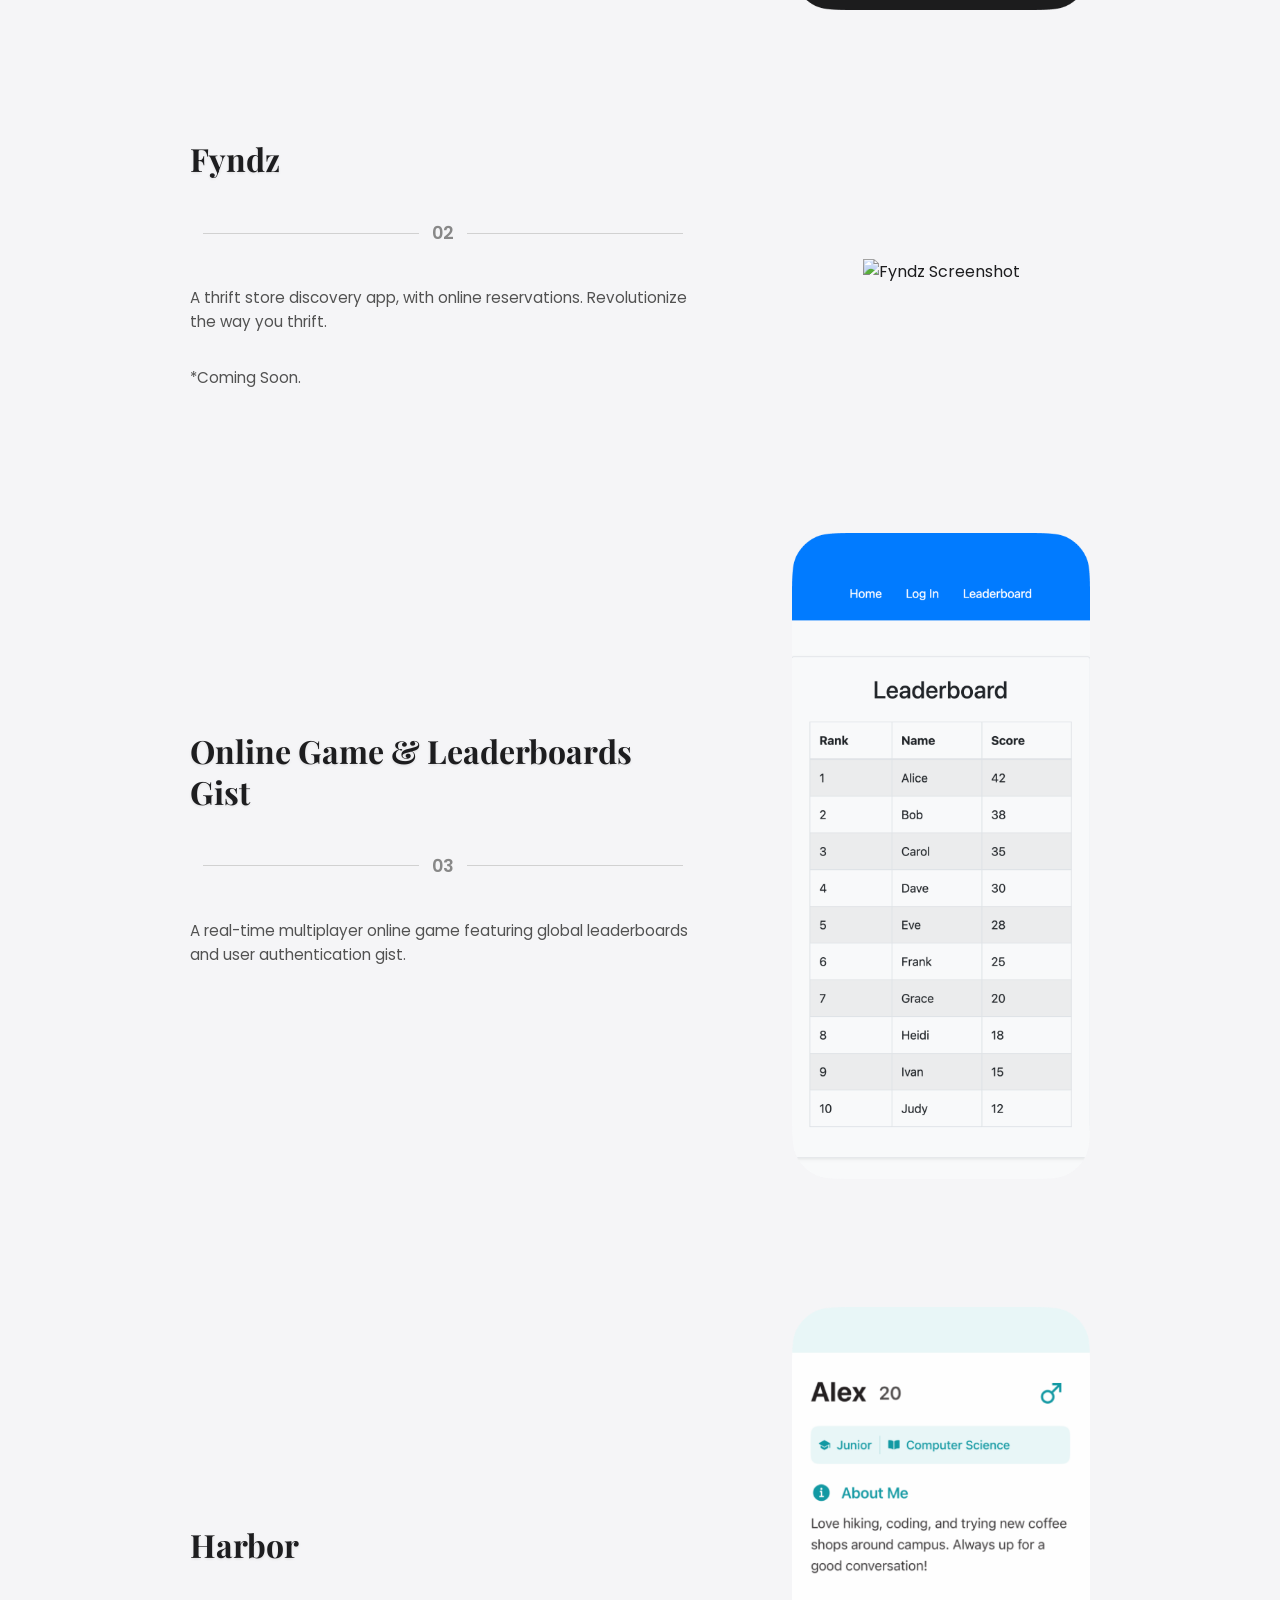
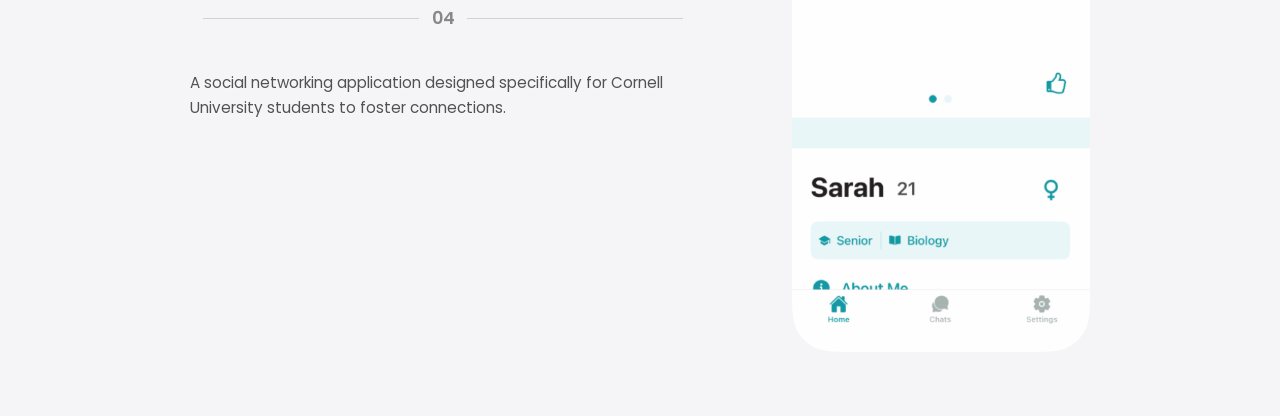
==== commit c9667427: "Update introduction text to better reflect background and current projects" ====
--- a/index.html
+++ b/index.html
@@ -16,9 +16,13 @@
         <h1>Hello, I'm Zain.</h1>
         <h2>I'm a developer.</h2>
         <p>
-          As a passionate computer scientist at Cornell, I build impactful
-          products that blend AI development, competitive programming, and
-          full-stack engineering. My list of interests is always expanding!
+          I started as a competitive programmer, where I learned how to think
+          critically and solve problems under pressure. Now I use those skills
+          to build projects that aim to make everyday tasks simpler.
+        </p>
+        <p>
+          I’m part of the CMSX development team, AppDev, and also work on
+          personal projects!
         </p>
       </div>
     </div>
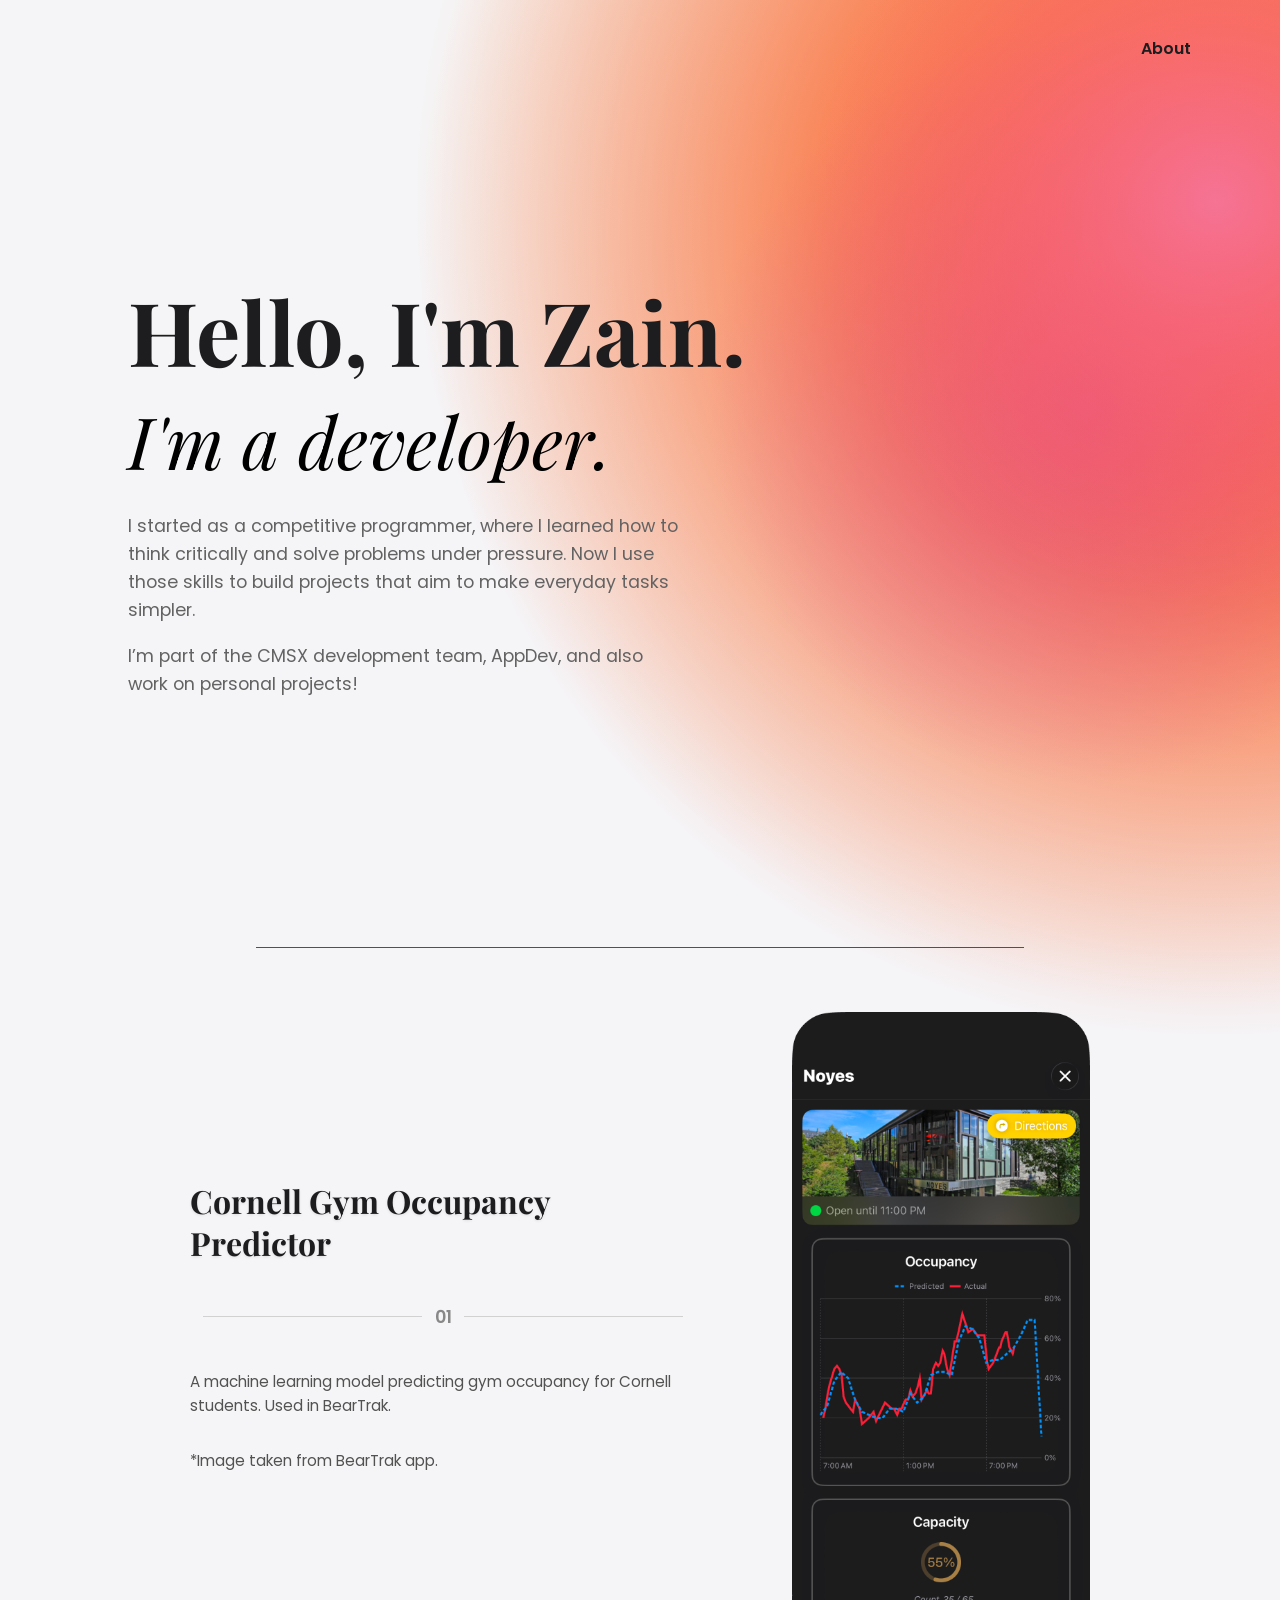
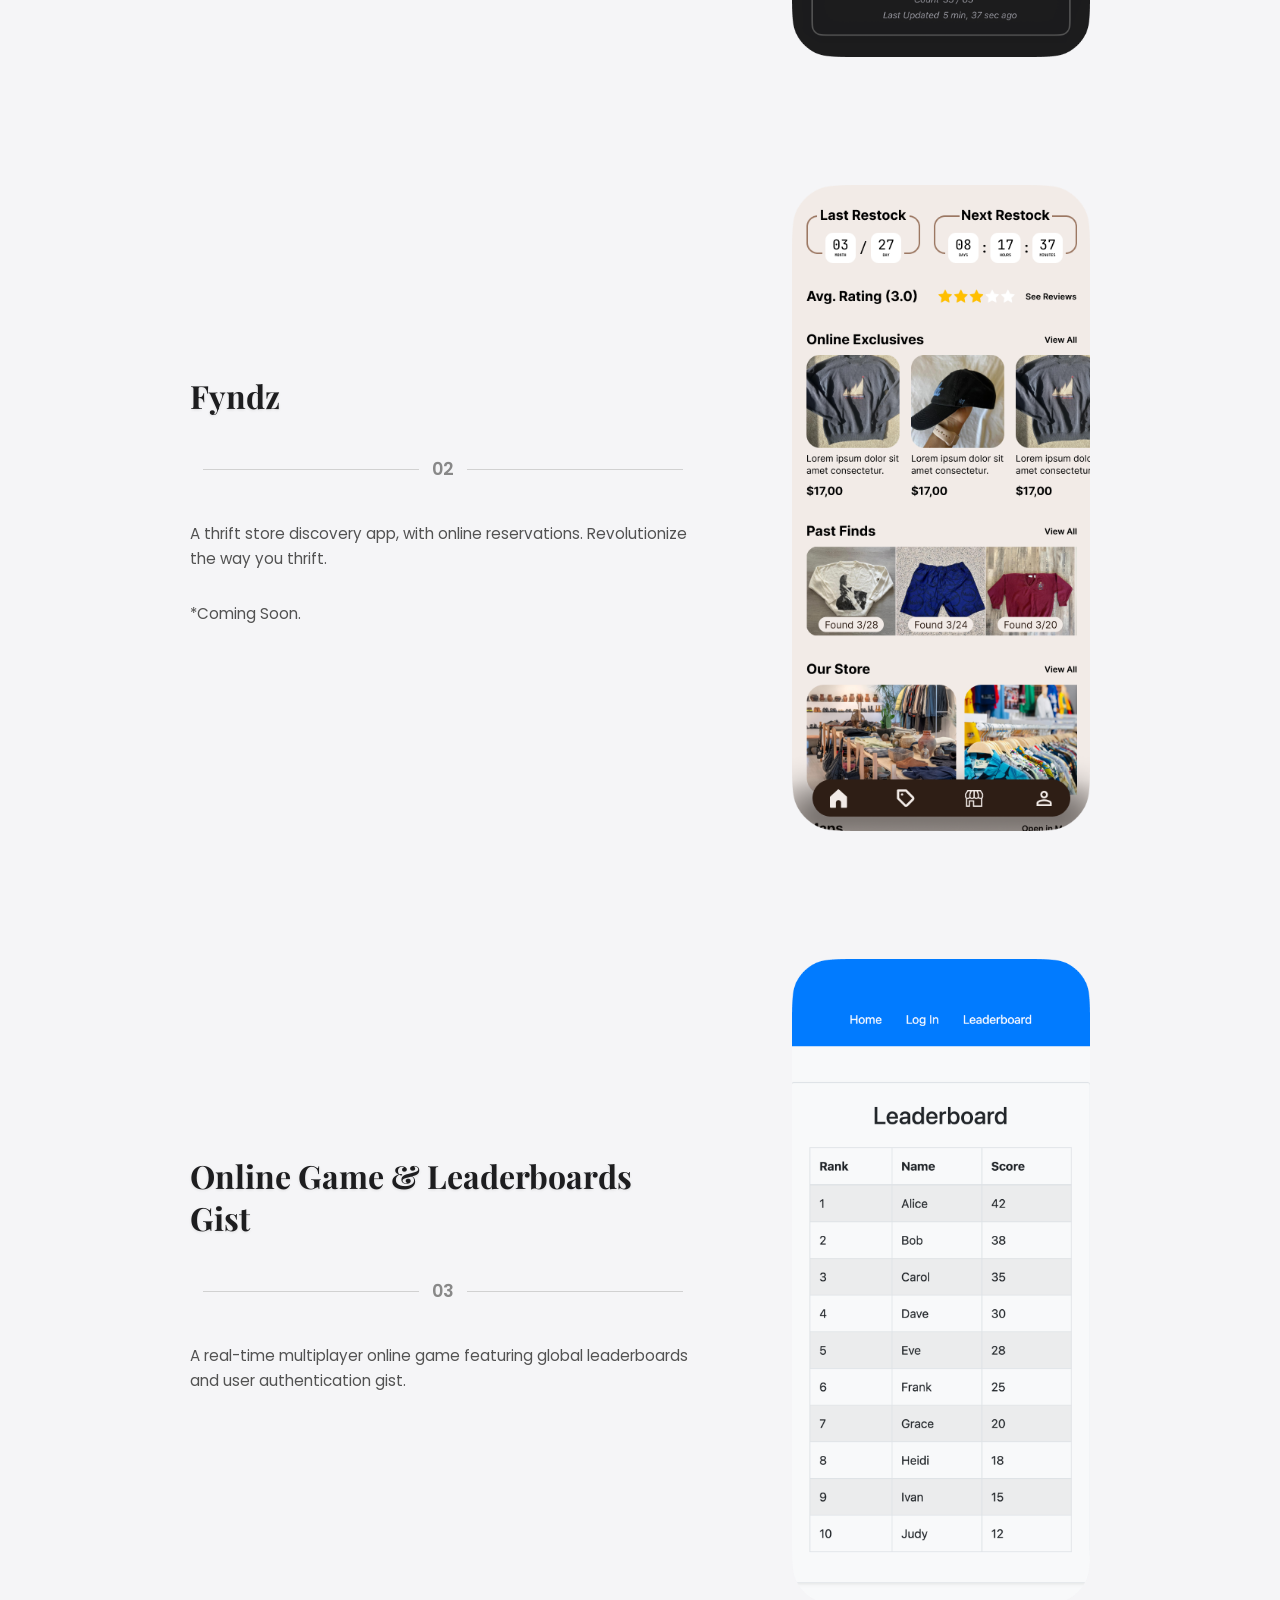
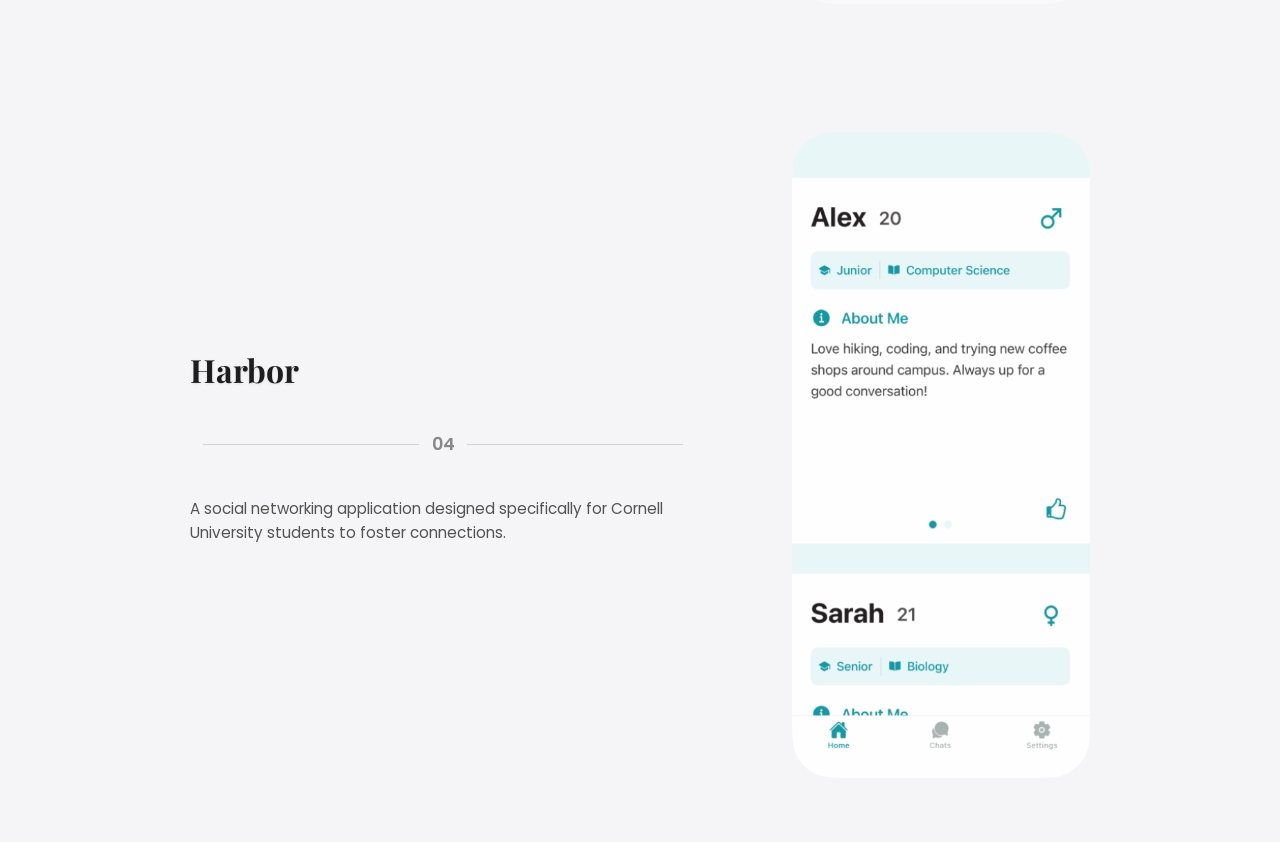
==== commit c2dd0269: "Implement code changes to enhance functionality and improve performance" ====
--- a/index.html
+++ b/index.html
@@ -11,6 +11,26 @@
     <link rel="stylesheet" href="style.css" />
   </head>
   <body>
+    <!-- Top-right single-item navbar button (now non-fixed and includes a small popover) -->
+    <nav class="top-nav" aria-label="Primary">
+      <button
+        id="about-btn"
+        class="nav-button"
+        aria-haspopup="true"
+        aria-controls="about-pop"
+        aria-expanded="false"
+      >
+        About
+      </button>
+      <!-- Small inline popover that appears beneath the button (hidden by default) -->
+      <div id="about-pop" class="about-pop" role="region" aria-hidden="true">
+        <p>
+          Hi — I'm Zain. I'm a developer who builds projects to make everyday
+          tasks simpler.
+        </p>
+      </div>
+    </nav>
+
     <div class="hero-section">
       <div class="intro-content">
         <h1>Hello, I'm Zain.</h1>
@@ -28,6 +48,32 @@
     </div>
 
     <hr class="section-divider" />
+
+    <!-- Modal overlay that contains an iframe to load about.html -->
+    <div
+      id="about-modal"
+      class="modal"
+      role="dialog"
+      aria-modal="true"
+      aria-hidden="true"
+    >
+      <div class="modal-backdrop" data-action="close"></div>
+      <div class="modal-panel" role="document">
+        <button
+          class="modal-close"
+          aria-label="Close about dialog"
+          data-action="close"
+        >
+          ✕
+        </button>
+        <iframe
+          id="about-iframe"
+          src="about.html"
+          title="About"
+          frameborder="0"
+        ></iframe>
+      </div>
+    </div>
 
     <section class="projects-section">
       <div class="project-grid">
@@ -122,5 +168,6 @@
         </div>
       </div>
     </section>
+    <script src="script.js" defer></script>
   </body>
 </html>
--- a/style.css
+++ b/style.css
@@ -34,6 +34,123 @@
   color: #1d1d1f; /* A dark gray for better readability on a light background */
 }
 
+/* Top-right navbar button */
+.top-nav {
+  /* now part of normal flow so it scrolls away with the page */
+  display: flex;
+  justify-content: flex-end;
+  padding: 28px 6% 18px 10%; /* move content slightly further right by reducing right padding */
+  box-sizing: border-box;
+  position: relative;
+  z-index: 10; /* still above base content but not fixed */
+}
+
+.nav-button {
+  background: transparent;
+  border: none;
+  font-family: "Poppins", sans-serif;
+  font-weight: 600;
+  font-size: 1rem;
+  color: #1d1d1f;
+  padding: 8px 12px;
+  cursor: pointer;
+  border-radius: 6px;
+  transition: background-color 0.18s ease, transform 0.1s ease;
+}
+
+.nav-button:hover {
+  background-color: rgba(29, 29, 31, 0.06);
+}
+
+.nav-button:active {
+  transform: translateY(1px);
+}
+
+/* Small inline popover under the About button */
+.about-pop {
+  position: absolute;
+  top: 70px; /* nudged down to remain under the button */
+  right: 6%;
+  width: 280px;
+  background: #ffffff;
+  border-radius: 8px;
+  box-shadow: 0 8px 30px rgba(17, 17, 17, 0.15);
+  padding: 12px 14px;
+  color: #333;
+  font-size: 0.95rem;
+  display: none;
+}
+
+.about-pop[aria-hidden="false"] {
+  display: block;
+}
+
+.about-pop p {
+  margin: 0;
+  line-height: 1.4;
+}
+
+/* Modal styles (page-styled modal that looks like a new page) */
+.modal {
+  position: fixed;
+  inset: 0;
+  display: none; /* shown via JS */
+  align-items: center;
+  justify-content: center;
+  z-index: 1500;
+}
+
+.modal[aria-hidden="false"] {
+  display: flex;
+}
+
+.modal-backdrop {
+  position: absolute;
+  inset: 0;
+  background: rgba(13, 13, 13, 0.55);
+  backdrop-filter: blur(4px) saturate(1.05);
+}
+
+.modal-panel {
+  position: relative;
+  width: min(1100px, 95%);
+  height: min(85vh, 900px);
+  background: #ffffff;
+  border-radius: 12px;
+  box-shadow: 0 20px 60px rgba(17, 17, 17, 0.35);
+  overflow: hidden;
+  transform: translateY(18px) scale(0.96);
+  opacity: 0;
+  transform-origin: center center;
+  transition: transform 260ms cubic-bezier(0.2, 0.8, 0.2, 1), opacity 220ms ease;
+  z-index: 2;
+  display: flex;
+  flex-direction: column;
+}
+
+.modal[aria-hidden="false"] .modal-panel {
+  transform: translateY(0) scale(1);
+  opacity: 1;
+}
+
+.modal-close {
+  position: absolute;
+  top: 12px;
+  right: 12px;
+  border: none;
+  background: transparent;
+  font-size: 1.1rem;
+  cursor: pointer;
+  padding: 8px;
+}
+
+.modal-panel iframe {
+  border: 0;
+  width: 100%;
+  height: 100%;
+  display: block;
+}
+
 /* Custom text highlight color */
 ::selection {
   background-color: #1d1d1f; /* Black background */
@@ -46,6 +163,7 @@
   align-items: center;
   justify-content: flex-start; /* Aligns content to the left */
   min-height: 100vh;
+  margin-top: -40px; /* nudge the hero section up slightly on desktop */
   padding: 0 10%; /* Adds horizontal padding */
   box-sizing: border-box;
 }
@@ -174,6 +292,7 @@
     justify-content: center;
     text-align: center;
     min-height: 80vh;
+    margin-top: -20px; /* smaller upward nudge on mobile */
   }
 
   .intro-content h1 {
